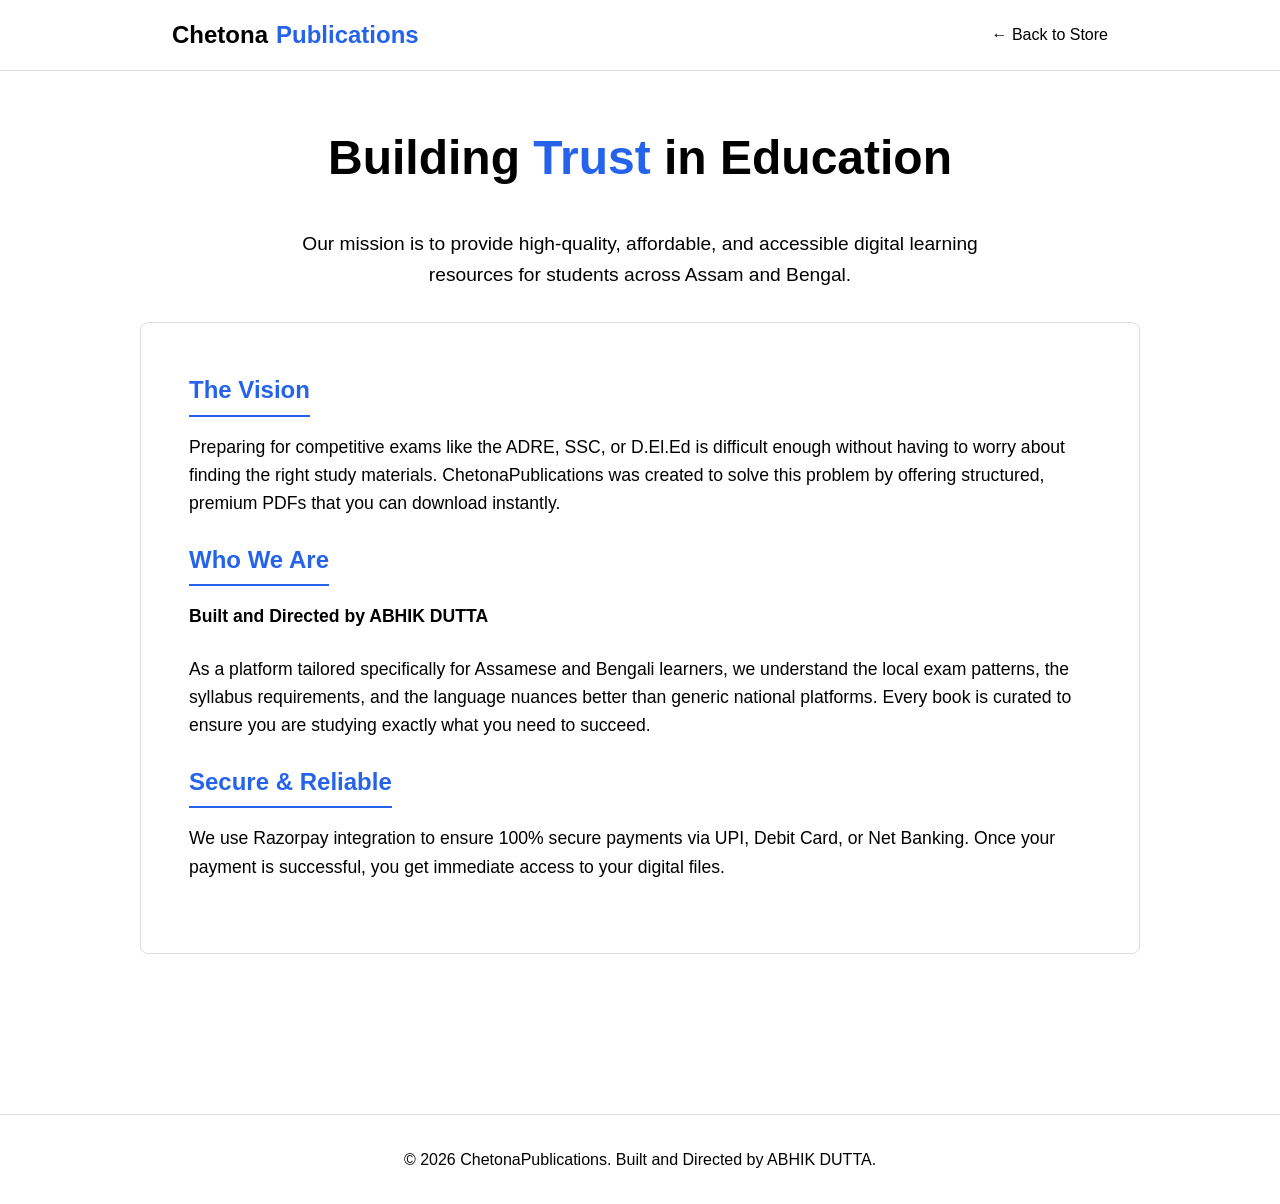
==== about.html @ 20d3f384 "Update and rename script.js to about.html" ====
<!DOCTYPE html>
<html lang="en">
<head>
    <meta charset="UTF-8">
    <meta name="viewport" content="width=device-width, initial-scale=1.0">
    <title>About Us | ChetonaPublications</title>
    <link rel="icon" type="image/png" href="Cp.png">
    
    <style>
        /* Exact same styling to keep design consistent */
        :root { --bg: #ffffff; --text: #000000; --accent: #2563eb; --accent-hover: #1d4ed8; }
        * { margin: 0; padding: 0; box-sizing: border-box; font-family: 'Segoe UI', sans-serif; }
        body { background-color: var(--bg); color: var(--text); line-height: 1.6; }
        a { text-decoration: none; color: inherit; }
        .container { max-width: 1000px; margin: 0 auto; padding: 0 2rem; }
        
        nav { position: fixed; width: 100%; top: 0; background: var(--bg); padding: 1rem 0; z-index: 100; border-bottom: 1px solid #ddd; }
        .nav-content { display: flex; justify-content: space-between; align-items: center; }
        .logo { font-size: 1.5rem; font-weight: 800; display: flex; align-items: center; gap: 8px; }
        .logo span { color: var(--accent); }
        .nav-links a:hover { color: var(--accent); }

        .about-section { padding: 120px 0 6rem; text-align: center; }
        .about-section h1 { font-size: 3rem; margin-bottom: 2rem; }
        .about-section h1 span { color: var(--accent); }
        
        .trust-box { border: 1px solid #ddd; border-radius: 8px; padding: 3rem; margin-top: 2rem; text-align: left;}
        .trust-box h2 { margin-bottom: 1rem; color: var(--accent); border-bottom: 2px solid var(--accent); display: inline-block; padding-bottom: 5px;}
        .trust-box p { font-size: 1.1rem; margin-bottom: 1.5rem; }

        footer { border-top: 1px solid #ddd; padding: 2rem 0; text-align: center; margin-top: 4rem;}
    </style>
</head>
<body>

    <nav>
        <div class="container nav-content">
            <a href="index.html" class="logo">Chetona<span>Publications</span></a>
            <div class="nav-links">
                <a href="index.html">← Back to Store</a>
            </div>
        </div>
    </nav>

    <div class="container about-section">
        <h1>Building <span>Trust</span> in Education</h1>
        <p style="font-size: 1.2rem; max-width: 700px; margin: 0 auto;">Our mission is to provide high-quality, affordable, and accessible digital learning resources for students across Assam and Bengal.</p>
        
        <div class="trust-box">
            <h2>The Vision</h2>
            <p>Preparing for competitive exams like the ADRE, SSC, or D.El.Ed is difficult enough without having to worry about finding the right study materials. ChetonaPublications was created to solve this problem by offering structured, premium PDFs that you can download instantly.</p>
            
            <h2>Who We Are</h2>
            <p><strong>Built and Directed by ABHIK DUTTA</strong></p>
            <p>As a platform tailored specifically for Assamese and Bengali learners, we understand the local exam patterns, the syllabus requirements, and the language nuances better than generic national platforms. Every book is curated to ensure you are studying exactly what you need to succeed.</p>
            
            <h2>Secure & Reliable</h2>
            <p>We use Razorpay integration to ensure 100% secure payments via UPI, Debit Card, or Net Banking. Once your payment is successful, you get immediate access to your digital files.</p>
        </div>
    </div>

    <footer>
        <div class="container">
            <p>&copy; 2026 ChetonaPublications. Built and Directed by ABHIK DUTTA.</p>
        </div>
    </footer>

</body>
</html>
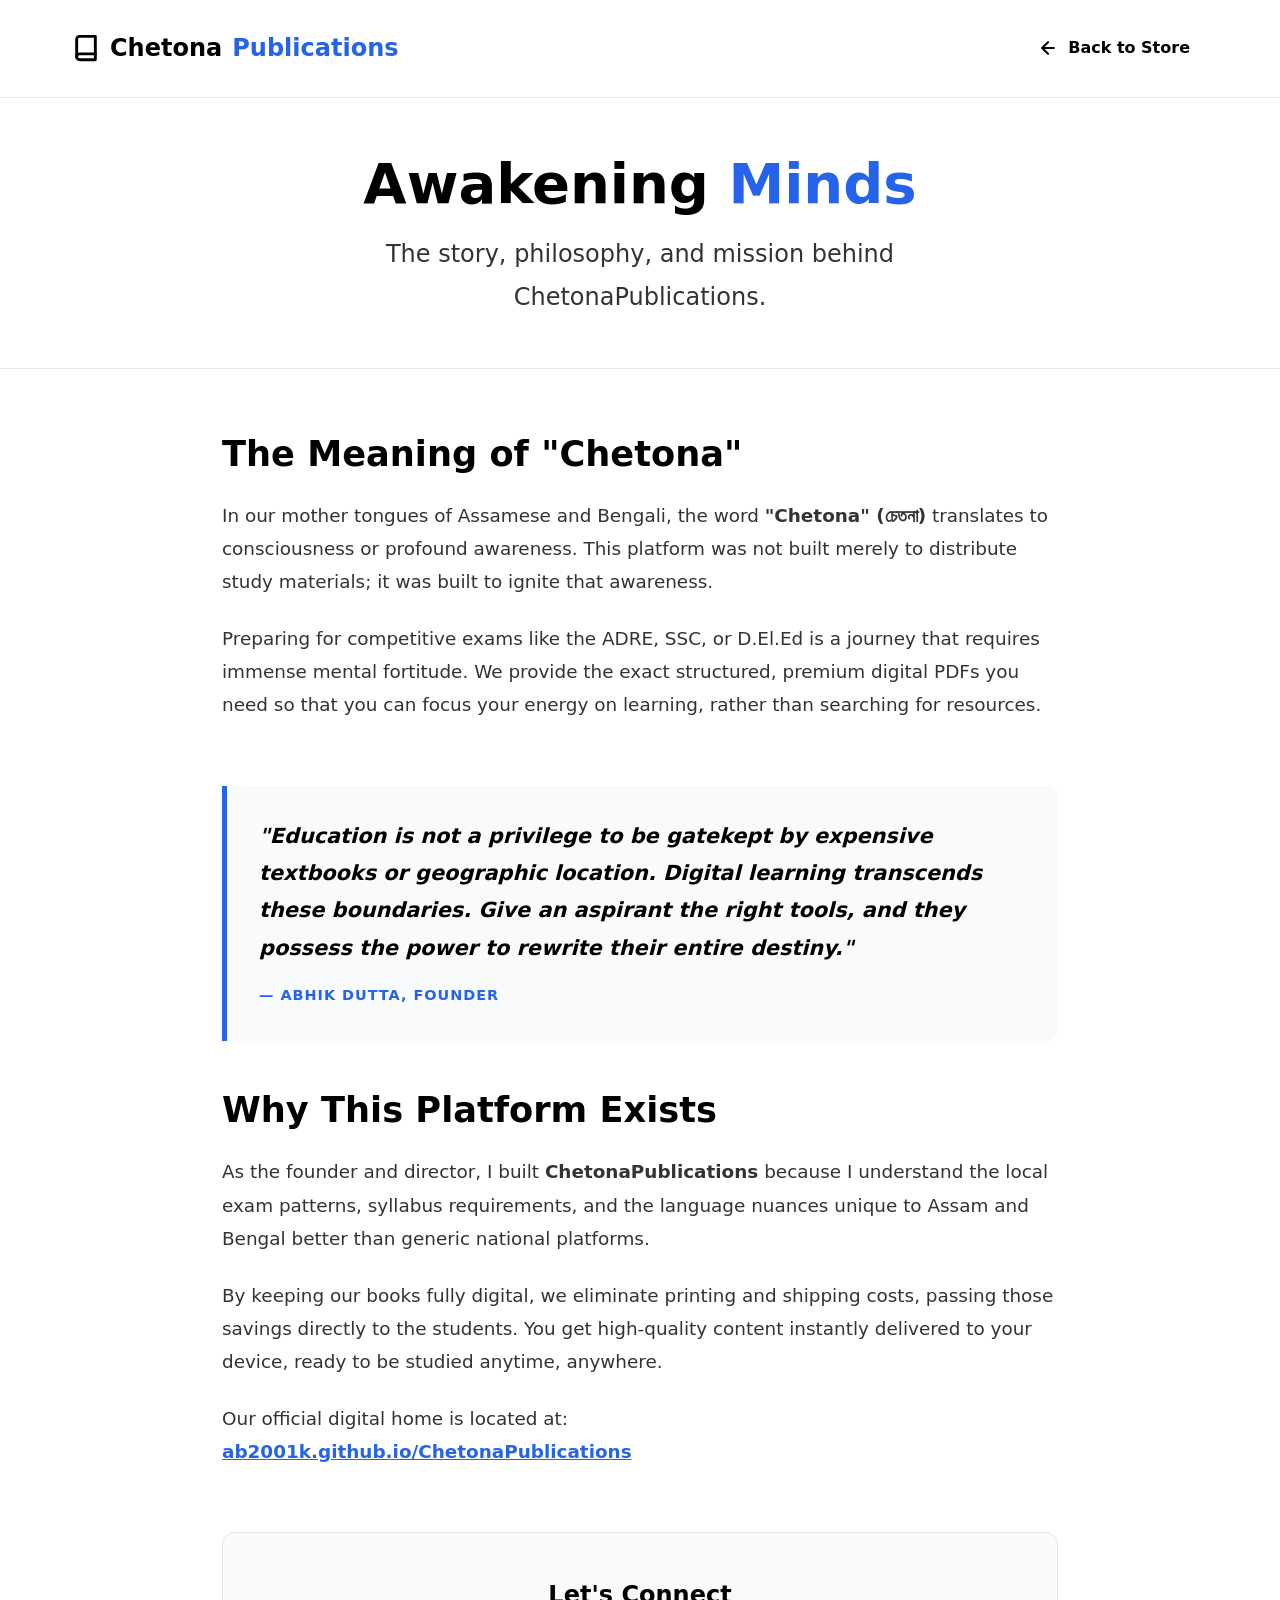
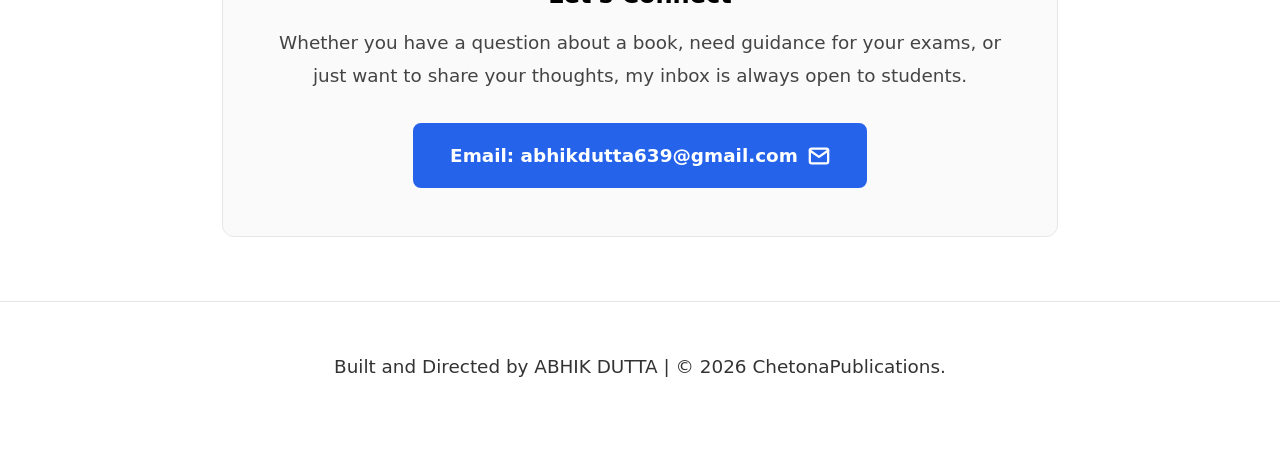
==== commit 478b0a69: "Update about.html" ====
--- a/about.html
+++ b/about.html
@@ -3,65 +3,139 @@
 <head>
     <meta charset="UTF-8">
     <meta name="viewport" content="width=device-width, initial-scale=1.0">
-    <title>About Us | ChetonaPublications</title>
+    <title>About & Philosophy | ChetonaPublications</title>
+    
+    <!-- Favicon -->
     <link rel="icon" type="image/png" href="Cp.png">
     
     <style>
-        /* Exact same styling to keep design consistent */
-        :root { --bg: #ffffff; --text: #000000; --accent: #2563eb; --accent-hover: #1d4ed8; }
-        * { margin: 0; padding: 0; box-sizing: border-box; font-family: 'Segoe UI', sans-serif; }
-        body { background-color: var(--bg); color: var(--text); line-height: 1.6; }
+        /* === STRICT 3-COLOR SYSTEM === */
+        :root {
+            --bg: #ffffff;           /* Pure White */
+            --text: #000000;         /* Solid Black */
+            --accent: #2563eb;       /* Blue Accent */
+            --accent-hover: #1d4ed8; 
+        }
+
+        * { margin: 0; padding: 0; box-sizing: border-box; font-family: 'Segoe UI', system-ui, sans-serif; }
+        body { background-color: var(--bg); color: var(--text); line-height: 1.8; }
         a { text-decoration: none; color: inherit; }
-        .container { max-width: 1000px; margin: 0 auto; padding: 0 2rem; }
+        .container { max-width: 900px; margin: 0 auto; padding: 0 2rem; }
+
+        h1, h2, h3 { font-weight: 900; line-height: 1.2; }
+        p { font-size: 1.15rem; color: #333; margin-bottom: 1.5rem; font-weight: 500; }
+
+        /* === UPGRADED BUTTONS === */
+        .btn { 
+            display: inline-flex; align-items: center; justify-content: center; gap: 10px; 
+            padding: 0.85rem 2.2rem; border-radius: 8px; font-size: 1.15rem; font-weight: 800; 
+            cursor: pointer; transition: all 0.2s cubic-bezier(0.4, 0, 0.2, 1); 
+            border: 2px solid var(--accent); 
+        }
+        .btn-primary { background-color: var(--accent); color: var(--bg); }
+        .btn-primary:hover { background-color: var(--accent-hover); border-color: var(--accent-hover); box-shadow: 0 6px 12px rgba(37, 99, 235, 0.2); }
+        .btn-outline { background-color: transparent; color: var(--text); border-color: transparent; padding: 0.5rem 1rem;}
+        .btn-outline:hover { color: var(--accent); background: #f8fafc; }
+        .btn:active { transform: scale(0.95); box-shadow: none; }
+        .btn svg { width: 22px; height: 22px; stroke: currentColor; fill: none; stroke-width: 2.5; stroke-linecap: round; stroke-linejoin: round; transition: transform 0.2s; }
+        .btn-primary:hover svg { transform: translateX(3px); }
         
-        nav { position: fixed; width: 100%; top: 0; background: var(--bg); padding: 1rem 0; z-index: 100; border-bottom: 1px solid #ddd; }
-        .nav-content { display: flex; justify-content: space-between; align-items: center; }
-        .logo { font-size: 1.5rem; font-weight: 800; display: flex; align-items: center; gap: 8px; }
+        /* Back Button SVG Hover Fix */
+        .btn-back:hover svg { transform: translateX(-3px); }
+
+        /* === NAVBAR === */
+        nav { position: fixed; width: 100%; top: 0; background: var(--bg); padding: 1.5rem 0; z-index: 100; border-bottom: 1px solid #e5e7eb; }
+        .nav-content { display: flex; justify-content: space-between; align-items: center; max-width: 1200px; margin: 0 auto; padding: 0 2rem;}
+        .logo { font-size: 1.5rem; font-weight: 900; display: flex; align-items: center; gap: 10px; }
         .logo span { color: var(--accent); }
-        .nav-links a:hover { color: var(--accent); }
 
-        .about-section { padding: 120px 0 6rem; text-align: center; }
-        .about-section h1 { font-size: 3rem; margin-bottom: 2rem; }
-        .about-section h1 span { color: var(--accent); }
+        /* === PAGE CONTENT === */
+        .page-header { padding: 150px 0 3rem; text-align: center; border-bottom: 1px solid #e5e7eb; margin-bottom: 4rem;}
+        .page-header h1 { font-size: 3.5rem; margin-bottom: 1rem; }
+        .page-header h1 span { color: var(--accent); }
+
+        /* Philosophy Block */
+        .philosophy-block { border-left: 5px solid var(--accent); padding-left: 2rem; margin: 3rem 0; background: #f8fafc; padding: 2rem; border-radius: 0 12px 12px 0; }
+        .philosophy-block p { font-size: 1.3rem; font-weight: 600; font-style: italic; color: var(--text); margin-bottom: 0; }
+        .philosophy-author { margin-top: 1rem; font-weight: 800; color: var(--accent); text-transform: uppercase; letter-spacing: 1px; font-size: 0.9rem; }
+
+        .content-section { margin-bottom: 4rem; }
+        .content-section h2 { font-size: 2.2rem; margin-bottom: 1.5rem; }
         
-        .trust-box { border: 1px solid #ddd; border-radius: 8px; padding: 3rem; margin-top: 2rem; text-align: left;}
-        .trust-box h2 { margin-bottom: 1rem; color: var(--accent); border-bottom: 2px solid var(--accent); display: inline-block; padding-bottom: 5px;}
-        .trust-box p { font-size: 1.1rem; margin-bottom: 1.5rem; }
+        /* Contact Box */
+        .contact-box { text-align: center; padding: 3rem; border: 1px solid #e5e7eb; border-radius: 12px; background: #fafafa; margin-top: 4rem;}
 
-        footer { border-top: 1px solid #ddd; padding: 2rem 0; text-align: center; margin-top: 4rem;}
+        footer { border-top: 1px solid #e5e7eb; padding: 3rem 0; text-align: center; margin-top: 4rem; font-weight: 700;}
     </style>
 </head>
 <body>
 
-    <nav>
-        <div class="container nav-content">
-            <a href="index.html" class="logo">Chetona<span>Publications</span></a>
-            <div class="nav-links">
-                <a href="index.html">← Back to Store</a>
-            </div>
+    <!-- NAVBAR -->
+    <nav id="navbar">
+        <div class="nav-content">
+            <a href="index.html" class="logo">
+                <svg viewBox="0 0 24 24" fill="none" stroke="currentColor" stroke-width="2.5" stroke-linecap="round" stroke-linejoin="round" style="width: 28px; height: 28px;">
+                    <path d="M4 19.5A2.5 2.5 0 0 1 6.5 17H20"/>
+                    <path d="M6.5 2H20v20H6.5A2.5 2.5 0 0 1 4 19.5v-15A2.5 2.5 0 0 1 6.5 2z"/>
+                </svg>
+                Chetona<span>Publications</span>
+            </a>
+            
+            <!-- SVG Back Button -->
+            <a href="index.html" class="btn btn-outline btn-back" style="font-size: 1rem;">
+                <svg viewBox="0 0 24 24" style="width: 20px; height: 20px;"><line x1="19" y1="12" x2="5" y2="12"/><polyline points="12 19 5 12 12 5"/></svg>
+                Back to Store
+            </a>
         </div>
     </nav>
 
-    <div class="container about-section">
-        <h1>Building <span>Trust</span> in Education</h1>
-        <p style="font-size: 1.2rem; max-width: 700px; margin: 0 auto;">Our mission is to provide high-quality, affordable, and accessible digital learning resources for students across Assam and Bengal.</p>
+    <!-- HEADER -->
+    <header class="page-header">
+        <div class="container">
+            <h1>Awakening <span>Minds</span></h1>
+            <p style="font-size: 1.5rem; max-width: 700px; margin: 0 auto;">The story, philosophy, and mission behind ChetonaPublications.</p>
+        </div>
+    </header>
+
+    <!-- MAIN CONTENT -->
+    <main class="container">
         
-        <div class="trust-box">
-            <h2>The Vision</h2>
-            <p>Preparing for competitive exams like the ADRE, SSC, or D.El.Ed is difficult enough without having to worry about finding the right study materials. ChetonaPublications was created to solve this problem by offering structured, premium PDFs that you can download instantly.</p>
+        <div class="content-section">
+            <h2>The Meaning of "Chetona"</h2>
+            <p>In our mother tongues of Assamese and Bengali, the word <strong>"Chetona" (চেতনা)</strong> translates to consciousness or profound awareness. This platform was not built merely to distribute study materials; it was built to ignite that awareness.</p>
+            <p>Preparing for competitive exams like the ADRE, SSC, or D.El.Ed is a journey that requires immense mental fortitude. We provide the exact structured, premium digital PDFs you need so that you can focus your energy on learning, rather than searching for resources.</p>
+        </div>
+
+        <div class="philosophy-block">
+            <p>"Education is not a privilege to be gatekept by expensive textbooks or geographic location. Digital learning transcends these boundaries. Give an aspirant the right tools, and they possess the power to rewrite their entire destiny."</p>
+            <div class="philosophy-author">— Abhik Dutta, Founder</div>
+        </div>
+
+        <div class="content-section">
+            <h2>Why This Platform Exists</h2>
+            <p>As the founder and director, I built <strong>ChetonaPublications</strong> because I understand the local exam patterns, syllabus requirements, and the language nuances unique to Assam and Bengal better than generic national platforms.</p>
+            <p>By keeping our books fully digital, we eliminate printing and shipping costs, passing those savings directly to the students. You get high-quality content instantly delivered to your device, ready to be studied anytime, anywhere.</p>
+            <p>Our official digital home is located at: <br>
+            <a href="https://ab2001k.github.io/ChetonaPublications" target="_blank" style="color: var(--accent); font-weight: 700; text-decoration: underline;">ab2001k.github.io/ChetonaPublications</a></p>
+        </div>
+
+        <!-- CONTACT BOX -->
+        <div class="contact-box">
+            <h2>Let's Connect</h2>
+            <p style="margin: 1rem 0; font-size: 1.15rem; color: #444;">Whether you have a question about a book, need guidance for your exams, or just want to share your thoughts, my inbox is always open to students.</p>
             
-            <h2>Who We Are</h2>
-            <p><strong>Built and Directed by ABHIK DUTTA</strong></p>
-            <p>As a platform tailored specifically for Assamese and Bengali learners, we understand the local exam patterns, the syllabus requirements, and the language nuances better than generic national platforms. Every book is curated to ensure you are studying exactly what you need to succeed.</p>
-            
-            <h2>Secure & Reliable</h2>
-            <p>We use Razorpay integration to ensure 100% secure payments via UPI, Debit Card, or Net Banking. Once your payment is successful, you get immediate access to your digital files.</p>
+            <a href="mailto:abhikdutta639@gmail.com?subject=Reaching%20Out%20-%20ChetonaPublications" class="btn btn-primary" style="margin-top: 15px;">
+                Email: abhikdutta639@gmail.com
+                <svg viewBox="0 0 24 24"><path d="M4 4h16c1.1 0 2 .9 2 2v12c0 1.1-.9 2-2 2H4c-1.1 0-2-.9-2-2V6c0-1.1.9-2 2-2z"/><polyline points="22,6 12,13 2,6"/></svg>
+            </a>
         </div>
-    </div>
 
+    </main>
+
+    <!-- FOOTER -->
     <footer>
         <div class="container">
-            <p>&copy; 2026 ChetonaPublications. Built and Directed by ABHIK DUTTA.</p>
+            <p>Built and Directed by ABHIK DUTTA | &copy; 2026 ChetonaPublications.</p>
         </div>
     </footer>
 
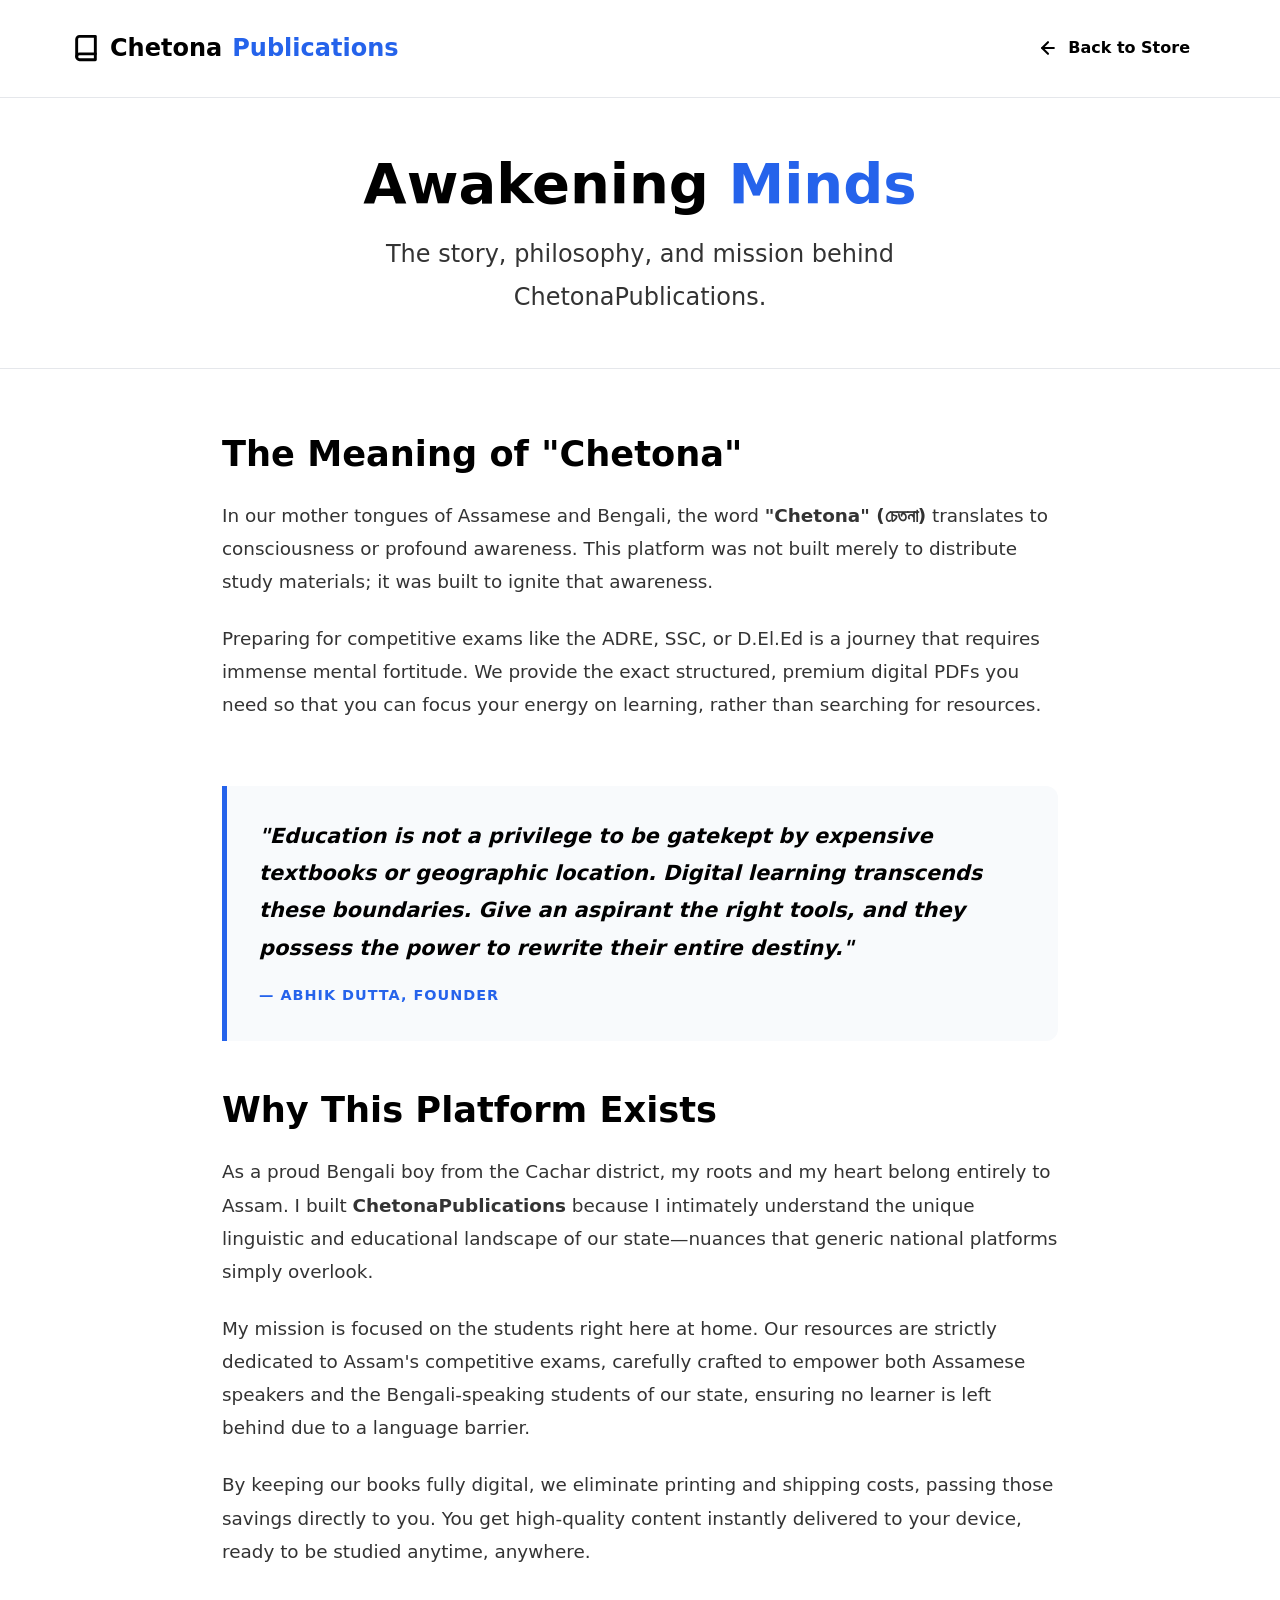
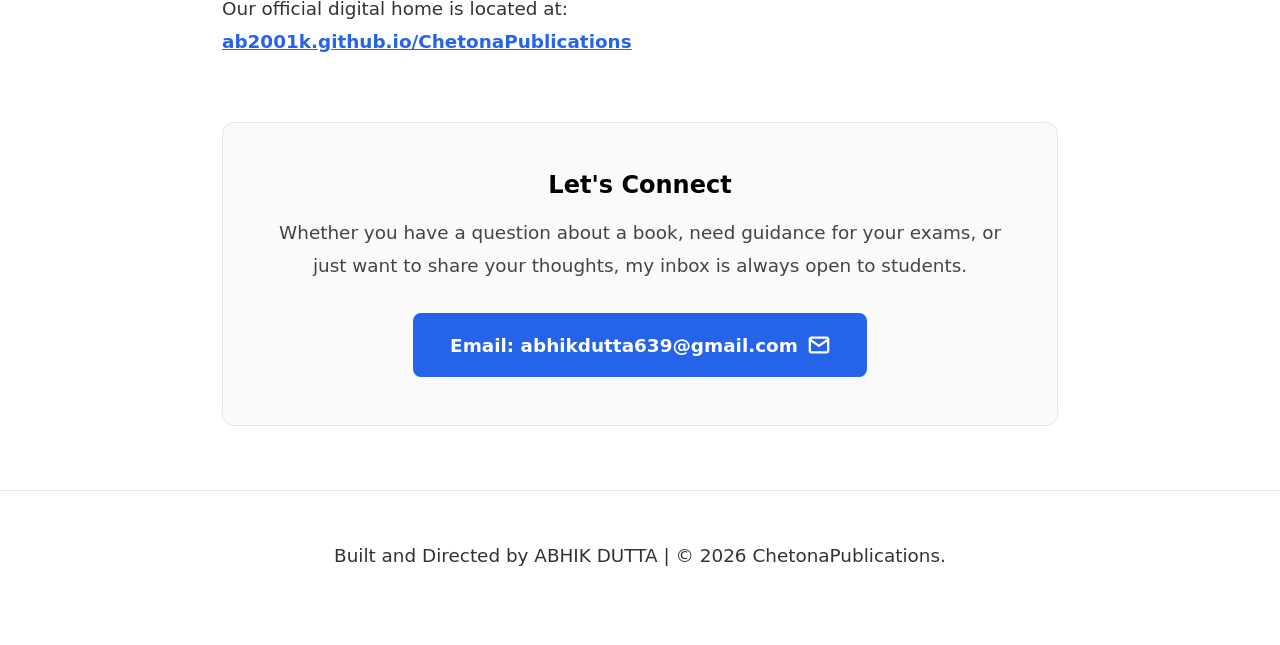
==== commit 3fcda05c: "Update about.html" ====
--- a/about.html
+++ b/about.html
@@ -111,10 +111,14 @@
             <div class="philosophy-author">— Abhik Dutta, Founder</div>
         </div>
 
-        <div class="content-section">
+       <div class="content-section">
             <h2>Why This Platform Exists</h2>
-            <p>As the founder and director, I built <strong>ChetonaPublications</strong> because I understand the local exam patterns, syllabus requirements, and the language nuances unique to Assam and Bengal better than generic national platforms.</p>
-            <p>By keeping our books fully digital, we eliminate printing and shipping costs, passing those savings directly to the students. You get high-quality content instantly delivered to your device, ready to be studied anytime, anywhere.</p>
+            <p>As a proud Bengali boy from the Cachar district, my roots and my heart belong entirely to Assam. I built <strong>ChetonaPublications</strong> because I intimately understand the unique linguistic and educational landscape of our state—nuances that generic national platforms simply overlook.</p>
+            
+            <p>My mission is focused on the students right here at home. Our resources are strictly dedicated to Assam's competitive exams, carefully crafted to empower both Assamese speakers and the Bengali-speaking students of our state, ensuring no learner is left behind due to a language barrier.</p>
+            
+            <p>By keeping our books fully digital, we eliminate printing and shipping costs, passing those savings directly to you. You get high-quality content instantly delivered to your device, ready to be studied anytime, anywhere.</p>
+            
             <p>Our official digital home is located at: <br>
             <a href="https://ab2001k.github.io/ChetonaPublications" target="_blank" style="color: var(--accent); font-weight: 700; text-decoration: underline;">ab2001k.github.io/ChetonaPublications</a></p>
         </div>
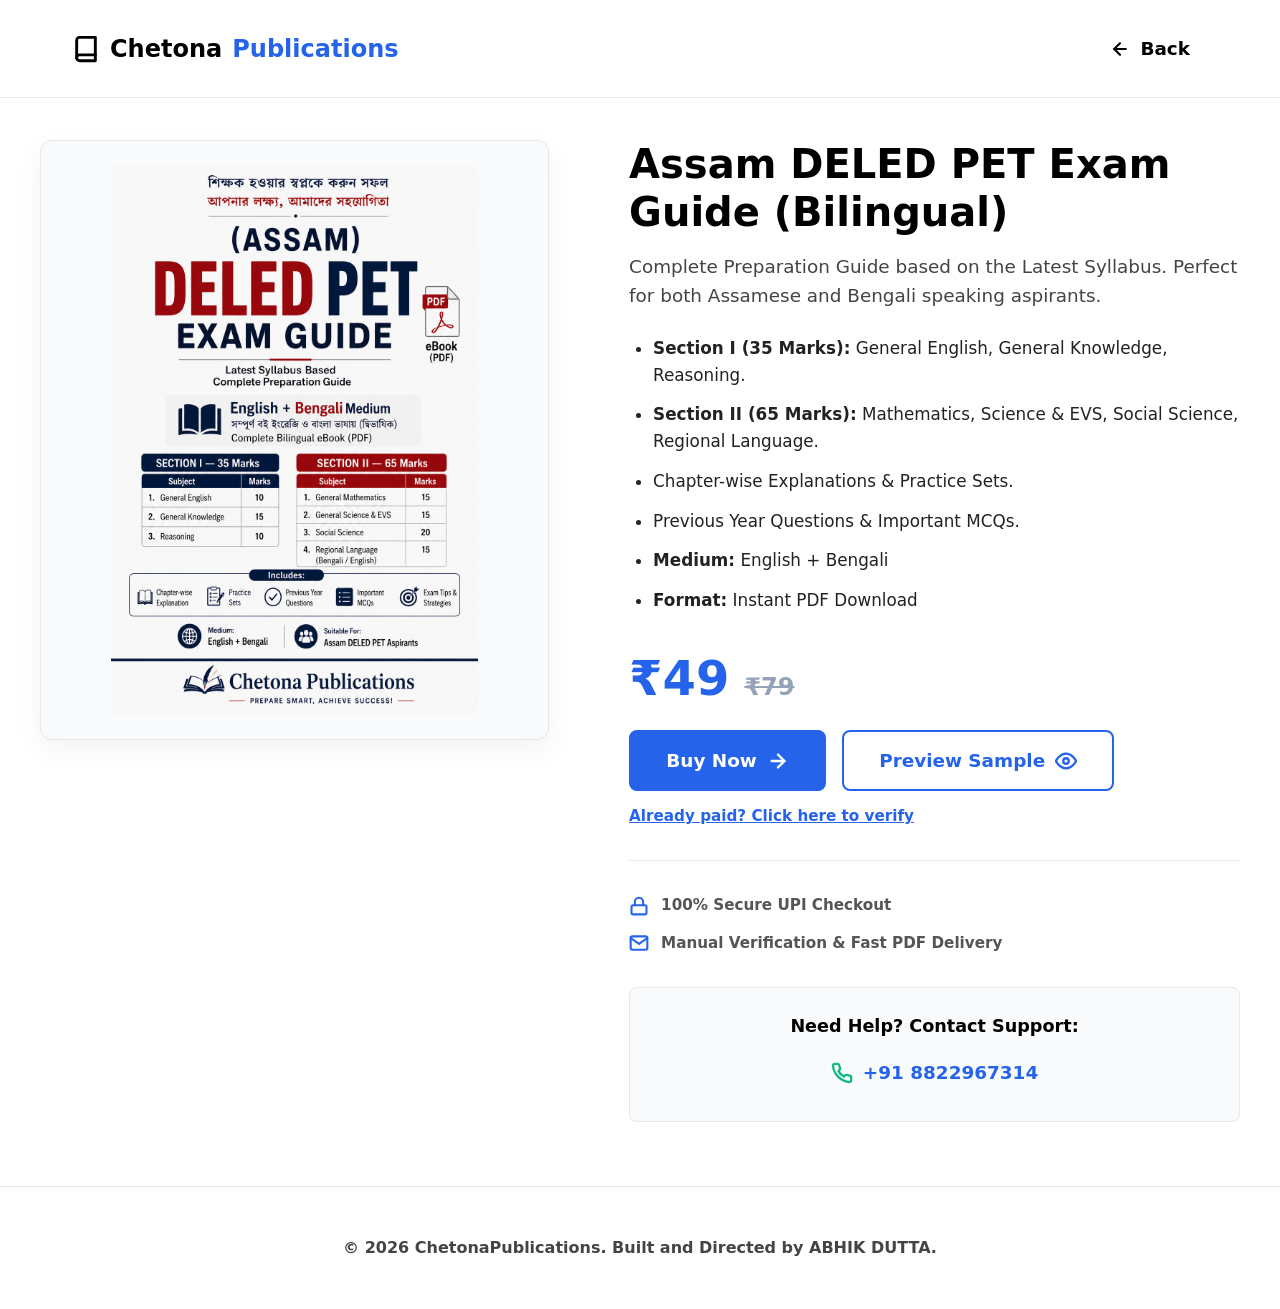
==== commit 64bc0209: "Update about.html" ====
--- a/about.html
+++ b/about.html
@@ -3,76 +3,151 @@
 <head>
     <meta charset="UTF-8">
     <meta name="viewport" content="width=device-width, initial-scale=1.0">
-    <title>About & Philosophy | ChetonaPublications</title>
+    <title>Assam DELED PET Exam Guide | ChetonaPublications</title>
     
-    <!-- Favicon -->
     <link rel="icon" type="image/png" href="Cp.png">
-    
+
     <style>
         /* === STRICT 3-COLOR SYSTEM === */
         :root {
-            --bg: #ffffff;           /* Pure White */
-            --text: #000000;         /* Solid Black */
-            --accent: #2563eb;       /* Blue Accent */
+            --bg: #ffffff;           
+            --text: #000000;         
+            --accent: #2563eb;       
             --accent-hover: #1d4ed8; 
         }
 
+        /* === RESET & LAYOUT === */
         * { margin: 0; padding: 0; box-sizing: border-box; font-family: 'Segoe UI', system-ui, sans-serif; }
-        body { background-color: var(--bg); color: var(--text); line-height: 1.8; }
+        body { background-color: var(--bg); color: var(--text); line-height: 1.6; }
         a { text-decoration: none; color: inherit; }
-        .container { max-width: 900px; margin: 0 auto; padding: 0 2rem; }
-
-        h1, h2, h3 { font-weight: 900; line-height: 1.2; }
-        p { font-size: 1.15rem; color: #333; margin-bottom: 1.5rem; font-weight: 500; }
+        .container { max-width: 1200px; margin: 0 auto; padding: 0 2rem; }
+
+        h1, h2, h3 { font-weight: 900; }
 
         /* === UPGRADED BUTTONS === */
         .btn { 
-            display: inline-flex; align-items: center; justify-content: center; gap: 10px; 
-            padding: 0.85rem 2.2rem; border-radius: 8px; font-size: 1.15rem; font-weight: 800; 
-            cursor: pointer; transition: all 0.2s cubic-bezier(0.4, 0, 0.2, 1); 
-            border: 2px solid var(--accent); 
-        }
+            display: inline-flex; align-items: center; justify-content: center;
+            gap: 10px; padding: 0.85rem 2.2rem; border-radius: 8px; 
+            font-size: 1.15rem; font-weight: 800; cursor: pointer; 
+            transition: all 0.2s cubic-bezier(0.4, 0, 0.2, 1); 
+            text-align: center; border: 2px solid var(--accent); 
+        }
+        
         .btn-primary { background-color: var(--accent); color: var(--bg); }
         .btn-primary:hover { background-color: var(--accent-hover); border-color: var(--accent-hover); box-shadow: 0 6px 12px rgba(37, 99, 235, 0.2); }
-        .btn-outline { background-color: transparent; color: var(--text); border-color: transparent; padding: 0.5rem 1rem;}
-        .btn-outline:hover { color: var(--accent); background: #f8fafc; }
+        
+        .btn-outline { background-color: transparent; color: var(--accent); }
+        .btn-outline:hover { background-color: var(--accent); color: var(--bg); box-shadow: 0 6px 12px rgba(37, 99, 235, 0.2); }
+
         .btn:active { transform: scale(0.95); box-shadow: none; }
         .btn svg { width: 22px; height: 22px; stroke: currentColor; fill: none; stroke-width: 2.5; stroke-linecap: round; stroke-linejoin: round; transition: transform 0.2s; }
         .btn-primary:hover svg { transform: translateX(3px); }
-        
-        /* Back Button SVG Hover Fix */
         .btn-back:hover svg { transform: translateX(-3px); }
 
         /* === NAVBAR === */
         nav { position: fixed; width: 100%; top: 0; background: var(--bg); padding: 1.5rem 0; z-index: 100; border-bottom: 1px solid #e5e7eb; }
-        .nav-content { display: flex; justify-content: space-between; align-items: center; max-width: 1200px; margin: 0 auto; padding: 0 2rem;}
+        .nav-content { display: flex; justify-content: space-between; align-items: center; }
         .logo { font-size: 1.5rem; font-weight: 900; display: flex; align-items: center; gap: 10px; }
         .logo span { color: var(--accent); }
 
-        /* === PAGE CONTENT === */
-        .page-header { padding: 150px 0 3rem; text-align: center; border-bottom: 1px solid #e5e7eb; margin-bottom: 4rem;}
-        .page-header h1 { font-size: 3.5rem; margin-bottom: 1rem; }
-        .page-header h1 span { color: var(--accent); }
-
-        /* Philosophy Block */
-        .philosophy-block { border-left: 5px solid var(--accent); padding-left: 2rem; margin: 3rem 0; background: #f8fafc; padding: 2rem; border-radius: 0 12px 12px 0; }
-        .philosophy-block p { font-size: 1.3rem; font-weight: 600; font-style: italic; color: var(--text); margin-bottom: 0; }
-        .philosophy-author { margin-top: 1rem; font-weight: 800; color: var(--accent); text-transform: uppercase; letter-spacing: 1px; font-size: 0.9rem; }
-
-        .content-section { margin-bottom: 4rem; }
-        .content-section h2 { font-size: 2.2rem; margin-bottom: 1.5rem; }
-        
-        /* Contact Box */
-        .contact-box { text-align: center; padding: 3rem; border: 1px solid #e5e7eb; border-radius: 12px; background: #fafafa; margin-top: 4rem;}
-
-        footer { border-top: 1px solid #e5e7eb; padding: 3rem 0; text-align: center; margin-top: 4rem; font-weight: 700;}
+        /* === BOOK LAYOUT === */
+        .book-container { display: grid; grid-template-columns: 1fr 1.2fr; gap: 5rem; padding: 140px 0 2rem; align-items: start;}
+        
+        /* === SMART COVER BOX === */
+        .cover-box { 
+            height: 600px; 
+            background: #f8fafc; border: 1px solid #e5e7eb; border-radius: 12px; 
+            position: relative; display: flex; align-items: center; justify-content: center; 
+            overflow: hidden; box-shadow: 0 10px 30px rgba(0,0,0,0.05);
+        }
+        .fallback-svg { width: 100px; height: 100px; stroke: #cbd5e1; fill: none; stroke-width: 1.5; stroke-linecap: round; stroke-linejoin: round; }
+        .cover-box img { position: absolute; top: 0; left: 0; width: 100%; height: 100%; object-fit: contain; z-index: 2; padding: 1.5rem; }
+
+        /* === BOOK DETAILS === */
+        .book-details h1 { font-size: 2.5rem; margin-bottom: 1rem; line-height: 1.2; }
+        .book-details > p { font-size: 1.15rem; color: #444; margin-bottom: 1.5rem; font-weight: 500; }
+        .book-details ul { margin: 1.5rem 0 2.5rem; padding-left: 1.5rem; font-size: 1.05rem; }
+        .book-details li { margin-bottom: 0.8rem; color: #222; }
+        
+        .price-box { margin-bottom: 1.5rem; }
+        .price { font-size: 3rem; font-weight: 900; color: var(--accent); line-height: 1; display: inline-block; }
+        .price-strike { font-size: 1.5rem; color: #94a3b8; text-decoration: line-through; margin-left: 10px; font-weight: 700; }
+        
+        /* === TRUST & CONTACT BADGES === */
+        .trust-badges { margin-top: 2rem; display: flex; flex-direction: column; gap: 0.8rem; border-top: 1px solid #e5e7eb; padding-top: 2rem; }
+        .trust-item { display: flex; align-items: center; gap: 12px; font-size: 0.95rem; font-weight: 600; color: #555; }
+        .trust-item svg { width: 20px; height: 20px; stroke: var(--accent); fill: none; stroke-width: 2.5; stroke-linecap: round; stroke-linejoin: round; }
+        
+        .support-box { margin-top: 2rem; padding: 1.5rem; background: #f8fafc; border: 1px solid #e5e7eb; border-radius: 8px; text-align: center; }
+
+        footer { border-top: 1px solid #e5e7eb; padding: 3rem 0; text-align: center; margin-top: 2rem; font-weight: 700; color: #444;}
+
+        /* === PAYMENT MODAL === */
+        .modal-overlay {
+            position: fixed; top: 0; left: 0; width: 100%; height: 100%;
+            background: rgba(0,0,0,0.7); backdrop-filter: blur(5px);
+            display: flex; justify-content: center; align-items: center;
+            z-index: 1000; opacity: 0; pointer-events: none; transition: 0.3s ease;
+        }
+        .modal-overlay.active { opacity: 1; pointer-events: auto; }
+        .modal-box {
+            background: var(--bg); width: 90%; max-width: 450px;
+            border-radius: 16px; padding: 2.5rem 2rem; position: relative;
+            transform: translateY(30px); transition: 0.4s cubic-bezier(0.4, 0, 0.2, 1);
+            max-height: 90vh; overflow-y: auto; text-align: center;
+        }
+        .modal-overlay.active .modal-box { transform: translateY(0); }
+        .modal-close {
+            position: absolute; top: 15px; right: 15px; cursor: pointer;
+            background: #f1f5f9; border: none; border-radius: 50%;
+            width: 35px; height: 35px; display: flex; align-items: center; justify-content: center;
+            font-size: 1.2rem; font-weight: bold; color: #64748b; transition: 0.2s;
+        }
+        .modal-close:hover { background: #e2e8f0; color: #000; }
+        
+        /* FIXED: Form Inputs Box-Sizing for Mobile overflow */
+        .form-group { margin-bottom: 1.2rem; text-align: left; width: 100%; }
+        .form-group label { display: block; font-weight: 800; margin-bottom: 0.5rem; font-size: 0.95rem; }
+        .form-group input { 
+            width: 100%; 
+            padding: 0.8rem; 
+            border: 2px solid #e2e8f0; 
+            border-radius: 8px; 
+            font-size: 1rem; 
+            transition: 0.2s; 
+            outline: none;
+            box-sizing: border-box; /* This forces padding to stay inside the width */
+        }
+        .form-group input:focus { border-color: var(--accent); }
+
+        /* === RESPONSIVENESS === */
+        @media (max-width: 900px) { 
+            .book-container { grid-template-columns: 1fr; gap: 3rem; padding-top: 120px; }
+            .cover-box { height: 500px; }
+            .book-details h1 { font-size: 2.2rem; }
+        }
+
+        @media (max-width: 600px) {
+            .container { padding: 0 1.5rem; }
+            .book-container { padding-top: 100px; gap: 2rem; }
+            .cover-box { height: 400px; border-radius: 8px; }
+            .book-details h1 { font-size: 2rem; }
+            .price { font-size: 2.5rem; }
+            
+            .book-details .btn { width: 100%; justify-content: center; } 
+            .trust-item { font-size: 0.9rem; }
+            .logo { font-size: 1.3rem; }
+            .btn-back { padding: 0.4rem 0.8rem; font-size: 0.9rem; }
+            
+            /* Fix modal padding on tiny phones */
+            .modal-box { padding: 2rem 1.5rem; }
+        }
     </style>
 </head>
 <body>
 
-    <!-- NAVBAR -->
-    <nav id="navbar">
-        <div class="nav-content">
+    <nav>
+        <div class="container nav-content">
             <a href="index.html" class="logo">
                 <svg viewBox="0 0 24 24" fill="none" stroke="currentColor" stroke-width="2.5" stroke-linecap="round" stroke-linejoin="round" style="width: 28px; height: 28px;">
                     <path d="M4 19.5A2.5 2.5 0 0 1 6.5 17H20"/>
@@ -80,68 +155,226 @@
                 </svg>
                 Chetona<span>Publications</span>
             </a>
-            
-            <!-- SVG Back Button -->
-            <a href="index.html" class="btn btn-outline btn-back" style="font-size: 1rem;">
+            <a href="index.html" class="btn btn-outline btn-back" style="padding: 0.5rem 1rem; border-color: transparent; color: var(--text);">
                 <svg viewBox="0 0 24 24" style="width: 20px; height: 20px;"><line x1="19" y1="12" x2="5" y2="12"/><polyline points="12 19 5 12 12 5"/></svg>
-                Back to Store
+                Back
             </a>
         </div>
     </nav>
 
-    <!-- HEADER -->
-    <header class="page-header">
-        <div class="container">
-            <h1>Awakening <span>Minds</span></h1>
-            <p style="font-size: 1.5rem; max-width: 700px; margin: 0 auto;">The story, philosophy, and mission behind ChetonaPublications.</p>
-        </div>
-    </header>
-
-    <!-- MAIN CONTENT -->
-    <main class="container">
-        
-        <div class="content-section">
-            <h2>The Meaning of "Chetona"</h2>
-            <p>In our mother tongues of Assamese and Bengali, the word <strong>"Chetona" (চেতনা)</strong> translates to consciousness or profound awareness. This platform was not built merely to distribute study materials; it was built to ignite that awareness.</p>
-            <p>Preparing for competitive exams like the ADRE, SSC, or D.El.Ed is a journey that requires immense mental fortitude. We provide the exact structured, premium digital PDFs you need so that you can focus your energy on learning, rather than searching for resources.</p>
-        </div>
-
-        <div class="philosophy-block">
-            <p>"Education is not a privilege to be gatekept by expensive textbooks or geographic location. Digital learning transcends these boundaries. Give an aspirant the right tools, and they possess the power to rewrite their entire destiny."</p>
-            <div class="philosophy-author">— Abhik Dutta, Founder</div>
-        </div>
-
-       <div class="content-section">
-            <h2>Why This Platform Exists</h2>
-            <p>As a proud Bengali boy from the Cachar district, my roots and my heart belong entirely to Assam. I built <strong>ChetonaPublications</strong> because I intimately understand the unique linguistic and educational landscape of our state—nuances that generic national platforms simply overlook.</p>
-            
-            <p>My mission is focused on the students right here at home. Our resources are strictly dedicated to Assam's competitive exams, carefully crafted to empower both Assamese speakers and the Bengali-speaking students of our state, ensuring no learner is left behind due to a language barrier.</p>
-            
-            <p>By keeping our books fully digital, we eliminate printing and shipping costs, passing those savings directly to you. You get high-quality content instantly delivered to your device, ready to be studied anytime, anywhere.</p>
-            
-            <p>Our official digital home is located at: <br>
-            <a href="https://ab2001k.github.io/ChetonaPublications" target="_blank" style="color: var(--accent); font-weight: 700; text-decoration: underline;">ab2001k.github.io/ChetonaPublications</a></p>
-        </div>
-
-        <!-- CONTACT BOX -->
-        <div class="contact-box">
-            <h2>Let's Connect</h2>
-            <p style="margin: 1rem 0; font-size: 1.15rem; color: #444;">Whether you have a question about a book, need guidance for your exams, or just want to share your thoughts, my inbox is always open to students.</p>
-            
-            <a href="mailto:abhikdutta639@gmail.com?subject=Reaching%20Out%20-%20ChetonaPublications" class="btn btn-primary" style="margin-top: 15px;">
-                Email: abhikdutta639@gmail.com
-                <svg viewBox="0 0 24 24"><path d="M4 4h16c1.1 0 2 .9 2 2v12c0 1.1-.9 2-2 2H4c-1.1 0-2-.9-2-2V6c0-1.1.9-2 2-2z"/><polyline points="22,6 12,13 2,6"/></svg>
-            </a>
-        </div>
-
-    </main>
-
-    <!-- FOOTER -->
+    <div class="container book-container">
+        
+        <div class="cover-box">
+            <svg class="fallback-svg" viewBox="0 0 24 24">
+                <path d="M4 19.5A2.5 2.5 0 0 1 6.5 17H20"/>
+                <path d="M6.5 2H20v20H6.5A2.5 2.5 0 0 1 4 19.5v-15A2.5 2.5 0 0 1 6.5 2z"/>
+            </svg>
+            <img src="book1.jpg" alt="Assam DELED PET Guide" onerror="this.style.display='none'">
+        </div>
+        
+        <div class="book-details">
+            <h1>Assam DELED PET Exam Guide (Bilingual)</h1>
+            <p>Complete Preparation Guide based on the Latest Syllabus. Perfect for both Assamese and Bengali speaking aspirants.</p>
+            
+            <ul>
+                <li><strong>Section I (35 Marks):</strong> General English, General Knowledge, Reasoning.</li>
+                <li><strong>Section II (65 Marks):</strong> Mathematics, Science & EVS, Social Science, Regional Language.</li>
+                <li>Chapter-wise Explanations & Practice Sets.</li>
+                <li>Previous Year Questions & Important MCQs.</li>
+                <li><strong>Medium:</strong> English + Bengali</li>
+                <li><strong>Format:</strong> Instant PDF Download</li>
+            </ul>
+
+            <div class="price-box">
+                <span class="price">₹49</span>
+                <span class="price-strike">₹79</span>
+            </div>
+
+            <div style="display: flex; gap: 1rem; flex-wrap: wrap;">
+                <button id="manual-buy-btn" class="btn btn-primary">
+                    Buy Now 
+                    <svg viewBox="0 0 24 24"><line x1="5" y1="12" x2="19" y2="12"/><polyline points="12 5 19 12 12 19"/></svg>
+                </button>
+                
+                <a href="sample.pdf" download class="btn btn-outline">
+                    Preview Sample
+                    <svg viewBox="0 0 24 24"><path d="M1 12s4-8 11-8 11 8 11 8-4 8-11 8-11-8-11-8z"/><circle cx="12" cy="12" r="3"/></svg>
+                </a>
+            </div>
+
+            <div style="margin-top: 12px; margin-bottom: 20px;">
+                <a href="#" id="already-paid-btn" style="font-size: 0.95rem; font-weight: 700; color: var(--accent); text-decoration: underline;">Already paid? Click here to verify</a>
+            </div>
+            
+            <div class="trust-badges">
+                <div class="trust-item">
+                    <svg viewBox="0 0 24 24"><rect x="3" y="11" width="18" height="11" rx="2" ry="2"/><path d="M7 11V7a5 5 0 0 1 10 0v4"/></svg>
+                    <span>100% Secure UPI Checkout</span>
+                </div>
+                <div class="trust-item">
+                    <svg viewBox="0 0 24 24"><path d="M4 4h16c1.1 0 2 .9 2 2v12c0 1.1-.9 2-2 2H4c-1.1 0-2-.9-2-2V6c0-1.1.9-2 2-2z"/><polyline points="22,6 12,13 2,6"/></svg>
+                    <span>Manual Verification & Fast PDF Delivery</span>
+                </div>
+            </div>
+
+            <div class="support-box">
+                <p style="font-weight: 800; font-size: 1.1rem; margin-bottom: 0.5rem;">Need Help? Contact Support:</p>
+                <a href="https://wa.me/918822967314" target="_blank" class="btn btn-outline" style="padding: 0.5rem 1.5rem; border-color: transparent;">
+                    <svg viewBox="0 0 24 24" style="stroke: #10b981;"><path d="M22 16.92v3a2 2 0 0 1-2.18 2 19.79 19.79 0 0 1-8.63-3.07 19.5 19.5 0 0 1-6-6 19.79 19.79 0 0 1-3.07-8.67A2 2 0 0 1 4.11 2h3a2 2 0 0 1 2 1.72 12.84 12.84 0 0 0 .7 2.81 2 2 0 0 1-.45 2.11L8.09 9.91a16 16 0 0 0 6 6l1.27-1.27a2 2 0 0 1 2.11-.45 12.84 12.84 0 0 0 2.81.7A2 2 0 0 1 22 16.92z"/></svg>
+                    +91 8822967314
+                </a>
+            </div>
+
+        </div>
+    </div>
+
+    <div class="modal-overlay" id="paymentModal">
+        <div class="modal-box">
+            <button class="modal-close" id="closeModal">✕</button>
+
+            <div id="step-options" style="display: none;">
+                <h2 style="font-size: 1.8rem; margin-bottom: 0.5rem; color: var(--accent);">Complete Payment</h2>
+                <p style="color: #64748b; font-size: 0.95rem; margin-bottom: 1.5rem; font-weight: 600;">Choose how you want to pay ₹49</p>
+                
+                <button class="btn btn-primary" id="btn-pay-upi-app" style="width: 100%; margin-bottom: 15px;">
+                    Pay Via UPI App
+                </button>
+                
+                <button class="btn btn-outline" id="btn-show-qr" style="width: 100%; margin-bottom: 15px; background-color: #fff;">
+                    Show QR Code
+                </button>
+                
+                <button class="btn btn-outline" id="btn-already-paid-modal" style="width: 100%; background-color: #fff;">
+                    I Have Paid
+                </button>
+            </div>
+
+            <div id="step-qr" style="display: none;">
+                <h2 style="font-size: 1.8rem; margin-bottom: 0.5rem; color: var(--accent);">Pay ₹49 via UPI</h2>
+                <p style="color: #64748b; font-size: 0.95rem; margin-bottom: 1.5rem; font-weight: 600;">Scan this QR code with any UPI app</p>
+                
+                <img src="Qr.jpeg" alt="QR Code" style="width: 220px; margin: 0 auto 1.5rem; border: 2px solid #e2e8f0; border-radius: 12px; padding: 10px;">
+                
+                <p style="font-weight: 800; font-size: 1.1rem; margin-bottom: 1.5rem; color: #1e293b;">UPI ID: abhikdutta639@okicici</p>
+                
+                <button class="btn btn-outline" id="btn-i-have-paid" style="width: 100%; background-color: #fff;">
+                    I Have Paid ₹49
+                </button>
+            </div>
+
+            <div id="step-verify" style="display: none;">
+                <h2 style="font-size: 1.8rem; margin-bottom: 0.5rem;">Verify Payment</h2>
+                <p style="color: #64748b; font-size: 0.95rem; margin-bottom: 1.5rem; font-weight: 600;">Choose a method to submit your payment screenshot and receive the eBook.</p>
+                
+                <a href="https://forms.gle/Yx3wKNDgKTNavsKr5" target="_blank" class="btn btn-primary" style="width: 100%; margin-bottom: 15px; background-color: #4285F4; border-color: #4285F4;">
+                    <svg viewBox="0 0 24 24" style="stroke: #fff; width: 20px; height: 20px;"><path d="M14 2H6a2 2 0 0 0-2 2v16a2 2 0 0 0 2 2h12a2 2 0 0 0 2-2V8z"></path><polyline points="14 2 14 8 20 8"></polyline><line x1="16" y1="13" x2="8" y2="13"></line><line x1="16" y1="17" x2="8" y2="17"></line><polyline points="10 9 9 9 8 9"></polyline></svg>
+                    Verify via Google Form
+                </a>
+
+                <a href="https://wa.me/918822967314?text=Hello%20ChetonaPublications,%0A%0AI%20have%20paid%20%E2%82%B949%20for%20the%20*Assam%20DELED%20PET%20Exam%20Guide*.%0A%0AMy%20Details:%0AName:%20%5BEnter%20Name%5D%0AEmail:%20%5BEnter%20Email%5D%0A%0A*I%20am%20attaching%20my%20payment%20screenshot%20below.*" target="_blank" class="btn btn-primary" style="width: 100%; background-color: #25D366; border-color: #25D366;">
+                    <svg viewBox="0 0 24 24" style="stroke: #fff; width: 20px; height: 20px;"><path d="M22 16.92v3a2 2 0 0 1-2.18 2 19.79 19.79 0 0 1-8.63-3.07 19.5 19.5 0 0 1-6-6 19.79 19.79 0 0 1-3.07-8.67A2 2 0 0 1 4.11 2h3a2 2 0 0 1 2 1.72 12.84 12.84 0 0 0 .7 2.81 2 2 0 0 1-.45 2.11L8.09 9.91a16 16 0 0 0 6 6l1.27-1.27a2 2 0 0 1 2.11-.45 12.84 12.84 0 0 0 2.81.7A2 2 0 0 1 22 16.92z"/></svg>
+                    Verify via WhatsApp
+                </a>
+
+                <p style="margin-top: 15px; font-size: 0.85rem; color: #64748b;">Note: Please attach your payment screenshot inside WhatsApp or the Google Form.</p>
+            </div>
+        </div>
+    </div>
     <footer>
         <div class="container">
-            <p>Built and Directed by ABHIK DUTTA | &copy; 2026 ChetonaPublications.</p>
+            <p>&copy; 2026 ChetonaPublications. Built and Directed by ABHIK DUTTA.</p>
         </div>
     </footer>
 
+    <script>
+        document.addEventListener('DOMContentLoaded', () => {
+            const buyBtn = document.getElementById('manual-buy-btn');
+            const alreadyPaidBtn = document.getElementById('already-paid-btn');
+            const modal = document.getElementById('paymentModal');
+            const closeModalBtn = document.getElementById('closeModal');
+            
+            const stepOptions = document.getElementById('step-options');
+            const stepQr = document.getElementById('step-qr');
+            const stepVerify = document.getElementById('step-verify');
+            
+            const btnPayUpiApp = document.getElementById('btn-pay-upi-app');
+            const btnShowQr = document.getElementById('btn-show-qr');
+            const btnAlreadyPaidModal = document.getElementById('btn-already-paid-modal');
+            const btnPaidQr = document.getElementById('btn-i-have-paid');
+
+            // 1. BUY NOW BUTTON CLICKED
+            buyBtn.addEventListener('click', (e) => {
+                e.preventDefault();
+                modal.classList.add('active');
+                
+                // Reset to show options menu first
+                const oldTemp = document.getElementById('tempLoading');
+                if(oldTemp) oldTemp.remove();
+                
+                stepOptions.style.display = 'block';
+                stepQr.style.display = 'none';
+                stepVerify.style.display = 'none';
+            });
+
+            // 2. MODAL OPTION 1: PAY VIA UPI APP
+            btnPayUpiApp.addEventListener('click', () => {
+                window.location.href = "upi://pay?pa=abhikdutta639@okicici&pn=ChetonaPublications&am=49&cu=INR&tn=DEL%20ED%20PET%20Ebook";
+                
+                stepOptions.style.display = 'none';
+
+                const loadingMsg = document.createElement('div');
+                loadingMsg.id = 'tempLoading';
+                loadingMsg.innerHTML = '<h2 style="font-size: 1.8rem; margin-bottom: 0.5rem; color: var(--accent);">Waiting for Payment...</h2><p style="color: #64748b; font-size: 0.95rem; font-weight: 600;">Please complete the payment in your UPI app.<br><br>Returning to verification in a few seconds...</p>';
+                document.querySelector('.modal-box').appendChild(loadingMsg);
+
+                setTimeout(() => {
+                    const temp = document.getElementById('tempLoading');
+                    if(temp) temp.remove();
+                    stepVerify.style.display = 'block';
+                }, 8000);
+            });
+
+            // 3. MODAL OPTION 2: SHOW QR CODE
+            btnShowQr.addEventListener('click', () => {
+                stepOptions.style.display = 'none';
+                stepQr.style.display = 'block';
+            });
+
+            // 4. MODAL OPTION 3: I HAVE PAID
+            btnAlreadyPaidModal.addEventListener('click', () => {
+                stepOptions.style.display = 'none';
+                stepVerify.style.display = 'block';
+            });
+
+            // 5. I HAVE PAID (From QR view)
+            btnPaidQr.addEventListener('click', () => {
+                stepQr.style.display = 'none';
+                stepVerify.style.display = 'block';
+            });
+
+            // 6. MAIN PAGE: ALREADY PAID TEXT LINK
+            if(alreadyPaidBtn) {
+                alreadyPaidBtn.addEventListener('click', (e) => {
+                    e.preventDefault();
+                    modal.classList.add('active');
+                    
+                    const oldTemp = document.getElementById('tempLoading');
+                    if(oldTemp) oldTemp.remove();
+
+                    stepOptions.style.display = 'none';
+                    stepQr.style.display = 'none';
+                    stepVerify.style.display = 'block';
+                });
+            }
+
+            // 7. CLOSE MODAL TRIGGERS
+            function closeModal() { modal.classList.remove('active'); }
+            closeModalBtn.addEventListener('click', closeModal);
+            
+            modal.addEventListener('click', (e) => {
+                if(e.target === modal) closeModal();
+            });
+        });
+    </script>
 </body>
 </html>
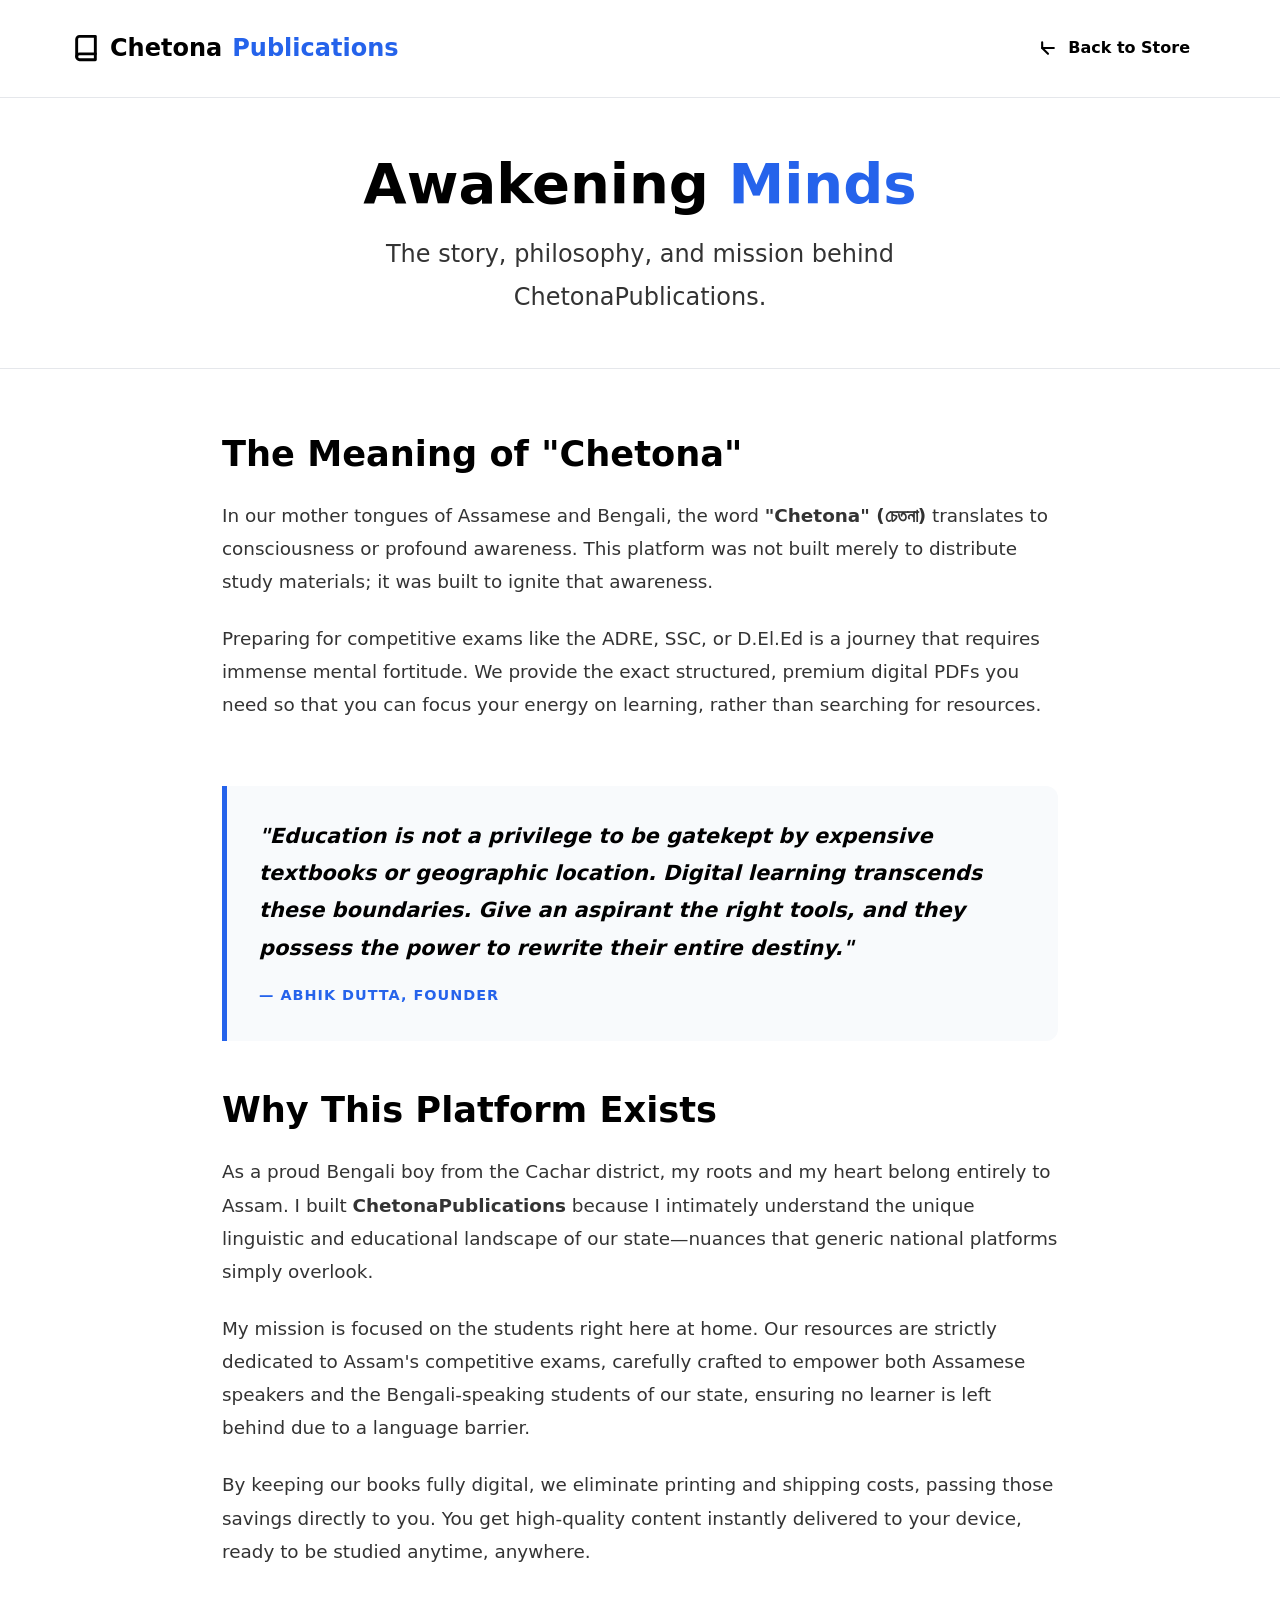
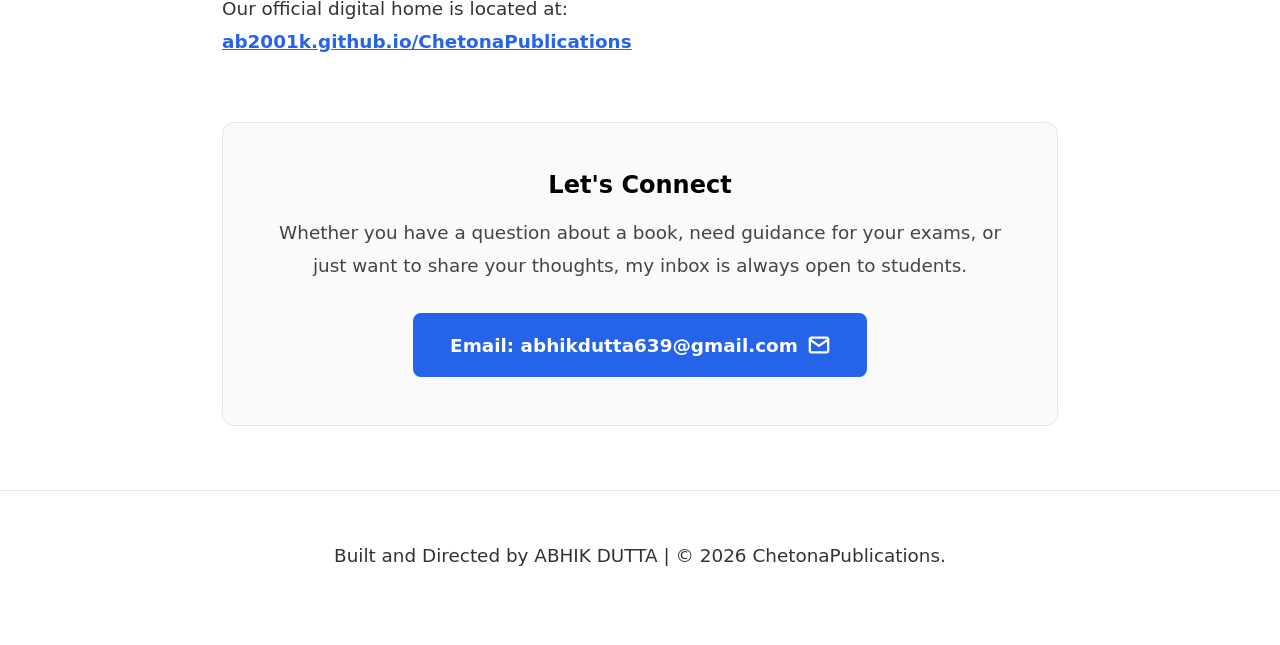
==== commit 030dba2c: "Update about.html" ====
--- a/about.html
+++ b/about.html
@@ -3,151 +3,130 @@
 <head>
     <meta charset="UTF-8">
     <meta name="viewport" content="width=device-width, initial-scale=1.0">
-    <title>Assam DELED PET Exam Guide | ChetonaPublications</title>
+    <title>About & Philosophy | ChetonaPublications</title>
     
     <link rel="icon" type="image/png" href="Cp.png">
-
+    
     <style>
         /* === STRICT 3-COLOR SYSTEM === */
         :root {
-            --bg: #ffffff;           
-            --text: #000000;         
-            --accent: #2563eb;       
+            --bg: #ffffff;           /* Pure White */
+            --text: #000000;         /* Solid Black */
+            --accent: #2563eb;       /* Blue Accent */
             --accent-hover: #1d4ed8; 
         }
 
-        /* === RESET & LAYOUT === */
         * { margin: 0; padding: 0; box-sizing: border-box; font-family: 'Segoe UI', system-ui, sans-serif; }
-        body { background-color: var(--bg); color: var(--text); line-height: 1.6; }
+        
+        body { 
+            background-color: var(--bg); 
+            color: var(--text); 
+            line-height: 1.8; 
+            -webkit-user-select: none; /* Safari */
+            -ms-user-select: none; /* IE 10 and IE 11 */
+            user-select: none; /* Standard syntax */
+        }
+        
         a { text-decoration: none; color: inherit; }
-        .container { max-width: 1200px; margin: 0 auto; padding: 0 2rem; }
+        .container { max-width: 900px; margin: 0 auto; padding: 0 2rem; }
 
-        h1, h2, h3 { font-weight: 900; }
+        h1, h2, h3 { font-weight: 900; line-height: 1.2; }
+        p { font-size: 1.15rem; color: #333; margin-bottom: 1.5rem; font-weight: 500; }
 
         /* === UPGRADED BUTTONS === */
         .btn { 
-            display: inline-flex; align-items: center; justify-content: center;
-            gap: 10px; padding: 0.85rem 2.2rem; border-radius: 8px; 
-            font-size: 1.15rem; font-weight: 800; cursor: pointer; 
-            transition: all 0.2s cubic-bezier(0.4, 0, 0.2, 1); 
-            text-align: center; border: 2px solid var(--accent); 
+            display: inline-flex; align-items: center; justify-content: center; gap: 10px; 
+            padding: 0.85rem 2.2rem; border-radius: 8px; font-size: 1.15rem; font-weight: 800; 
+            cursor: pointer; transition: all 0.2s cubic-bezier(0.4, 0, 0.2, 1); 
+            border: 2px solid var(--accent); 
         }
-        
         .btn-primary { background-color: var(--accent); color: var(--bg); }
         .btn-primary:hover { background-color: var(--accent-hover); border-color: var(--accent-hover); box-shadow: 0 6px 12px rgba(37, 99, 235, 0.2); }
-        
-        .btn-outline { background-color: transparent; color: var(--accent); }
-        .btn-outline:hover { background-color: var(--accent); color: var(--bg); box-shadow: 0 6px 12px rgba(37, 99, 235, 0.2); }
-
+        .btn-outline { background-color: transparent; color: var(--text); border-color: transparent; padding: 0.5rem 1rem;}
+        .btn-outline:hover { color: var(--accent); background: #f8fafc; }
         .btn:active { transform: scale(0.95); box-shadow: none; }
         .btn svg { width: 22px; height: 22px; stroke: currentColor; fill: none; stroke-width: 2.5; stroke-linecap: round; stroke-linejoin: round; transition: transform 0.2s; }
         .btn-primary:hover svg { transform: translateX(3px); }
+        
+        /* Back Button SVG Hover Fix */
         .btn-back:hover svg { transform: translateX(-3px); }
 
         /* === NAVBAR === */
         nav { position: fixed; width: 100%; top: 0; background: var(--bg); padding: 1.5rem 0; z-index: 100; border-bottom: 1px solid #e5e7eb; }
-        .nav-content { display: flex; justify-content: space-between; align-items: center; }
+        .nav-content { display: flex; justify-content: space-between; align-items: center; max-width: 1200px; margin: 0 auto; padding: 0 2rem;}
         .logo { font-size: 1.5rem; font-weight: 900; display: flex; align-items: center; gap: 10px; }
         .logo span { color: var(--accent); }
 
-        /* === BOOK LAYOUT === */
-        .book-container { display: grid; grid-template-columns: 1fr 1.2fr; gap: 5rem; padding: 140px 0 2rem; align-items: start;}
+        /* === PAGE CONTENT === */
+        .page-header { padding: 150px 0 3rem; text-align: center; border-bottom: 1px solid #e5e7eb; margin-bottom: 4rem;}
+        .page-header h1 { font-size: 3.5rem; margin-bottom: 1rem; }
+        .page-header h1 span { color: var(--accent); }
+
+        /* Philosophy Block */
+        .philosophy-block { border-left: 5px solid var(--accent); padding-left: 2rem; margin: 3rem 0; background: #f8fafc; padding: 2rem; border-radius: 0 12px 12px 0; }
+        .philosophy-block p { font-size: 1.3rem; font-weight: 600; font-style: italic; color: var(--text); margin-bottom: 0; }
+        .philosophy-author { margin-top: 1rem; font-weight: 800; color: var(--accent); text-transform: uppercase; letter-spacing: 1px; font-size: 0.9rem; }
+
+        .content-section { margin-bottom: 4rem; }
+        .content-section h2 { font-size: 2.2rem; margin-bottom: 1.5rem; }
         
-        /* === SMART COVER BOX === */
-        .cover-box { 
-            height: 600px; 
-            background: #f8fafc; border: 1px solid #e5e7eb; border-radius: 12px; 
-            position: relative; display: flex; align-items: center; justify-content: center; 
-            overflow: hidden; box-shadow: 0 10px 30px rgba(0,0,0,0.05);
+        /* FIXED CONTACT BOX SIZING */
+        .contact-box { 
+            text-align: center; 
+            padding: 3rem; 
+            border: 1px solid #e5e7eb; 
+            border-radius: 12px; 
+            background: #fafafa; 
+            margin-top: 4rem;
+            width: 100%;
+            box-sizing: border-box; /* Forces padding to stay within width */
         }
-        .fallback-svg { width: 100px; height: 100px; stroke: #cbd5e1; fill: none; stroke-width: 1.5; stroke-linecap: round; stroke-linejoin: round; }
-        .cover-box img { position: absolute; top: 0; left: 0; width: 100%; height: 100%; object-fit: contain; z-index: 2; padding: 1.5rem; }
+        
+        .contact-box a.btn {
+            box-sizing: border-box; /* Prevents button from overflowing box on mobile */
+        }
 
-        /* === BOOK DETAILS === */
-        .book-details h1 { font-size: 2.5rem; margin-bottom: 1rem; line-height: 1.2; }
-        .book-details > p { font-size: 1.15rem; color: #444; margin-bottom: 1.5rem; font-weight: 500; }
-        .book-details ul { margin: 1.5rem 0 2.5rem; padding-left: 1.5rem; font-size: 1.05rem; }
-        .book-details li { margin-bottom: 0.8rem; color: #222; }
-        
-        .price-box { margin-bottom: 1.5rem; }
-        .price { font-size: 3rem; font-weight: 900; color: var(--accent); line-height: 1; display: inline-block; }
-        .price-strike { font-size: 1.5rem; color: #94a3b8; text-decoration: line-through; margin-left: 10px; font-weight: 700; }
-        
-        /* === TRUST & CONTACT BADGES === */
-        .trust-badges { margin-top: 2rem; display: flex; flex-direction: column; gap: 0.8rem; border-top: 1px solid #e5e7eb; padding-top: 2rem; }
-        .trust-item { display: flex; align-items: center; gap: 12px; font-size: 0.95rem; font-weight: 600; color: #555; }
-        .trust-item svg { width: 20px; height: 20px; stroke: var(--accent); fill: none; stroke-width: 2.5; stroke-linecap: round; stroke-linejoin: round; }
-        
-        .support-box { margin-top: 2rem; padding: 1.5rem; background: #f8fafc; border: 1px solid #e5e7eb; border-radius: 8px; text-align: center; }
+        footer { border-top: 1px solid #e5e7eb; padding: 3rem 0; text-align: center; margin-top: 4rem; font-weight: 700;}
 
-        footer { border-top: 1px solid #e5e7eb; padding: 3rem 0; text-align: center; margin-top: 2rem; font-weight: 700; color: #444;}
-
-        /* === PAYMENT MODAL === */
-        .modal-overlay {
-            position: fixed; top: 0; left: 0; width: 100%; height: 100%;
-            background: rgba(0,0,0,0.7); backdrop-filter: blur(5px);
-            display: flex; justify-content: center; align-items: center;
-            z-index: 1000; opacity: 0; pointer-events: none; transition: 0.3s ease;
-        }
-        .modal-overlay.active { opacity: 1; pointer-events: auto; }
-        .modal-box {
-            background: var(--bg); width: 90%; max-width: 450px;
-            border-radius: 16px; padding: 2.5rem 2rem; position: relative;
-            transform: translateY(30px); transition: 0.4s cubic-bezier(0.4, 0, 0.2, 1);
-            max-height: 90vh; overflow-y: auto; text-align: center;
-        }
-        .modal-overlay.active .modal-box { transform: translateY(0); }
-        .modal-close {
-            position: absolute; top: 15px; right: 15px; cursor: pointer;
-            background: #f1f5f9; border: none; border-radius: 50%;
-            width: 35px; height: 35px; display: flex; align-items: center; justify-content: center;
-            font-size: 1.2rem; font-weight: bold; color: #64748b; transition: 0.2s;
-        }
-        .modal-close:hover { background: #e2e8f0; color: #000; }
-        
-        /* FIXED: Form Inputs Box-Sizing for Mobile overflow */
-        .form-group { margin-bottom: 1.2rem; text-align: left; width: 100%; }
-        .form-group label { display: block; font-weight: 800; margin-bottom: 0.5rem; font-size: 0.95rem; }
-        .form-group input { 
-            width: 100%; 
-            padding: 0.8rem; 
-            border: 2px solid #e2e8f0; 
-            border-radius: 8px; 
-            font-size: 1rem; 
-            transition: 0.2s; 
-            outline: none;
-            box-sizing: border-box; /* This forces padding to stay inside the width */
-        }
-        .form-group input:focus { border-color: var(--accent); }
-
-        /* === RESPONSIVENESS === */
-        @media (max-width: 900px) { 
-            .book-container { grid-template-columns: 1fr; gap: 3rem; padding-top: 120px; }
-            .cover-box { height: 500px; }
-            .book-details h1 { font-size: 2.2rem; }
+        /* === MOBILE RESPONSIVENESS === */
+        @media (max-width: 768px) {
+            .page-header { padding: 120px 0 2.5rem; margin-bottom: 3rem; }
+            .page-header h1 { font-size: 2.8rem; }
+            .content-section h2 { font-size: 1.8rem; }
         }
 
         @media (max-width: 600px) {
-            .container { padding: 0 1.5rem; }
-            .book-container { padding-top: 100px; gap: 2rem; }
-            .cover-box { height: 400px; border-radius: 8px; }
-            .book-details h1 { font-size: 2rem; }
-            .price { font-size: 2.5rem; }
+            .container { padding: 0 1.2rem; }
             
-            .book-details .btn { width: 100%; justify-content: center; } 
-            .trust-item { font-size: 0.9rem; }
-            .logo { font-size: 1.3rem; }
-            .btn-back { padding: 0.4rem 0.8rem; font-size: 0.9rem; }
+            /* Tighter Navbar for Mobile */
+            nav { padding: 1rem 0; }
+            .logo { font-size: 1.2rem; gap: 6px; }
+            .logo svg { width: 22px !important; height: 22px !important; }
+            .btn-back { padding: 0.4rem 0.6rem; font-size: 0.85rem; }
+            .btn-back svg { width: 16px !important; height: 16px !important; }
             
-            /* Fix modal padding on tiny phones */
-            .modal-box { padding: 2rem 1.5rem; }
+            /* Header Adjustments */
+            .page-header { padding: 100px 0 1.5rem; margin-bottom: 2rem; }
+            .page-header h1 { font-size: 2.2rem; }
+            .page-header p { font-size: 1.1rem !important; }
+            
+            /* Text & Spacing Adjustments */
+            p { font-size: 1rem; }
+            .philosophy-block { padding: 1.5rem 1rem; margin: 2rem 0; border-left-width: 4px; }
+            .philosophy-block p { font-size: 1.1rem; }
+            
+            /* Contact Box Adjustments */
+            .contact-box { padding: 2rem 1rem; margin-top: 3rem; }
+            .contact-box h2 { font-size: 1.8rem; }
+            .contact-box p { font-size: 1rem !important; }
+            .contact-box .btn { width: 100%; font-size: 1rem; padding: 0.8rem 1rem; }
         }
     </style>
 </head>
 <body>
 
-    <nav>
-        <div class="container nav-content">
+    <nav id="navbar">
+        <div class="nav-content">
             <a href="index.html" class="logo">
                 <svg viewBox="0 0 24 24" fill="none" stroke="currentColor" stroke-width="2.5" stroke-linecap="round" stroke-linejoin="round" style="width: 28px; height: 28px;">
                     <path d="M4 19.5A2.5 2.5 0 0 1 6.5 17H20"/>
@@ -155,226 +134,63 @@
                 </svg>
                 Chetona<span>Publications</span>
             </a>
-            <a href="index.html" class="btn btn-outline btn-back" style="padding: 0.5rem 1rem; border-color: transparent; color: var(--text);">
-                <svg viewBox="0 0 24 24" style="width: 20px; height: 20px;"><line x1="19" y1="12" x2="5" y2="12"/><polyline points="12 19 5 12 12 5"/></svg>
-                Back
+            
+            <a href="index.html" class="btn btn-outline btn-back" style="font-size: 1rem;">
+                <svg viewBox="0 0 24 24" style="width: 20px; height: 20px;"><line x1="19" y1="12" x2="5" y2="12"/><polyline points="12 19 5 12 5 5"/></svg>
+                Back to Store
             </a>
         </div>
     </nav>
 
-    <div class="container book-container">
+    <header class="page-header">
+        <div class="container">
+            <h1>Awakening <span>Minds</span></h1>
+            <p style="font-size: 1.5rem; max-width: 700px; margin: 0 auto;">The story, philosophy, and mission behind ChetonaPublications.</p>
+        </div>
+    </header>
+
+    <main class="container">
         
-        <div class="cover-box">
-            <svg class="fallback-svg" viewBox="0 0 24 24">
-                <path d="M4 19.5A2.5 2.5 0 0 1 6.5 17H20"/>
-                <path d="M6.5 2H20v20H6.5A2.5 2.5 0 0 1 4 19.5v-15A2.5 2.5 0 0 1 6.5 2z"/>
-            </svg>
-            <img src="book1.jpg" alt="Assam DELED PET Guide" onerror="this.style.display='none'">
+        <div class="content-section">
+            <h2>The Meaning of "Chetona"</h2>
+            <p>In our mother tongues of Assamese and Bengali, the word <strong>"Chetona" (চেতনা)</strong> translates to consciousness or profound awareness. This platform was not built merely to distribute study materials; it was built to ignite that awareness.</p>
+            <p>Preparing for competitive exams like the ADRE, SSC, or D.El.Ed is a journey that requires immense mental fortitude. We provide the exact structured, premium digital PDFs you need so that you can focus your energy on learning, rather than searching for resources.</p>
         </div>
-        
-        <div class="book-details">
-            <h1>Assam DELED PET Exam Guide (Bilingual)</h1>
-            <p>Complete Preparation Guide based on the Latest Syllabus. Perfect for both Assamese and Bengali speaking aspirants.</p>
+
+        <div class="philosophy-block">
+            <p>"Education is not a privilege to be gatekept by expensive textbooks or geographic location. Digital learning transcends these boundaries. Give an aspirant the right tools, and they possess the power to rewrite their entire destiny."</p>
+            <div class="philosophy-author">— Abhik Dutta, Founder</div>
+        </div>
+
+       <div class="content-section">
+            <h2>Why This Platform Exists</h2>
+            <p>As a proud Bengali boy from the Cachar district, my roots and my heart belong entirely to Assam. I built <strong>ChetonaPublications</strong> because I intimately understand the unique linguistic and educational landscape of our state—nuances that generic national platforms simply overlook.</p>
             
-            <ul>
-                <li><strong>Section I (35 Marks):</strong> General English, General Knowledge, Reasoning.</li>
-                <li><strong>Section II (65 Marks):</strong> Mathematics, Science & EVS, Social Science, Regional Language.</li>
-                <li>Chapter-wise Explanations & Practice Sets.</li>
-                <li>Previous Year Questions & Important MCQs.</li>
-                <li><strong>Medium:</strong> English + Bengali</li>
-                <li><strong>Format:</strong> Instant PDF Download</li>
-            </ul>
+            <p>My mission is focused on the students right here at home. Our resources are strictly dedicated to Assam's competitive exams, carefully crafted to empower both Assamese speakers and the Bengali-speaking students of our state, ensuring no learner is left behind due to a language barrier.</p>
+            
+            <p>By keeping our books fully digital, we eliminate printing and shipping costs, passing those savings directly to you. You get high-quality content instantly delivered to your device, ready to be studied anytime, anywhere.</p>
+            
+            <p>Our official digital home is located at: <br>
+            <a href="https://ab2001k.github.io/ChetonaPublications" target="_blank" style="color: var(--accent); font-weight: 700; text-decoration: underline;">ab2001k.github.io/ChetonaPublications</a></p>
+        </div>
 
-            <div class="price-box">
-                <span class="price">₹49</span>
-                <span class="price-strike">₹79</span>
-            </div>
+        <div class="contact-box">
+            <h2>Let's Connect</h2>
+            <p style="margin: 1rem 0; font-size: 1.15rem; color: #444;">Whether you have a question about a book, need guidance for your exams, or just want to share your thoughts, my inbox is always open to students.</p>
+            
+            <a href="mailto:abhikdutta639@gmail.com?subject=Reaching%20Out%20-%20ChetonaPublications" class="btn btn-primary" style="margin-top: 15px;">
+                Email: abhikdutta639@gmail.com
+                <svg viewBox="0 0 24 24"><path d="M4 4h16c1.1 0 2 .9 2 2v12c0 1.1-.9 2-2 2H4c-1.1 0-2-.9-2-2V6c0-1.1.9-2 2-2z"/><polyline points="22,6 12,13 2,6"/></svg>
+            </a>
+        </div>
 
-            <div style="display: flex; gap: 1rem; flex-wrap: wrap;">
-                <button id="manual-buy-btn" class="btn btn-primary">
-                    Buy Now 
-                    <svg viewBox="0 0 24 24"><line x1="5" y1="12" x2="19" y2="12"/><polyline points="12 5 19 12 12 19"/></svg>
-                </button>
-                
-                <a href="sample.pdf" download class="btn btn-outline">
-                    Preview Sample
-                    <svg viewBox="0 0 24 24"><path d="M1 12s4-8 11-8 11 8 11 8-4 8-11 8-11-8-11-8z"/><circle cx="12" cy="12" r="3"/></svg>
-                </a>
-            </div>
+    </main>
 
-            <div style="margin-top: 12px; margin-bottom: 20px;">
-                <a href="#" id="already-paid-btn" style="font-size: 0.95rem; font-weight: 700; color: var(--accent); text-decoration: underline;">Already paid? Click here to verify</a>
-            </div>
-            
-            <div class="trust-badges">
-                <div class="trust-item">
-                    <svg viewBox="0 0 24 24"><rect x="3" y="11" width="18" height="11" rx="2" ry="2"/><path d="M7 11V7a5 5 0 0 1 10 0v4"/></svg>
-                    <span>100% Secure UPI Checkout</span>
-                </div>
-                <div class="trust-item">
-                    <svg viewBox="0 0 24 24"><path d="M4 4h16c1.1 0 2 .9 2 2v12c0 1.1-.9 2-2 2H4c-1.1 0-2-.9-2-2V6c0-1.1.9-2 2-2z"/><polyline points="22,6 12,13 2,6"/></svg>
-                    <span>Manual Verification & Fast PDF Delivery</span>
-                </div>
-            </div>
-
-            <div class="support-box">
-                <p style="font-weight: 800; font-size: 1.1rem; margin-bottom: 0.5rem;">Need Help? Contact Support:</p>
-                <a href="https://wa.me/918822967314" target="_blank" class="btn btn-outline" style="padding: 0.5rem 1.5rem; border-color: transparent;">
-                    <svg viewBox="0 0 24 24" style="stroke: #10b981;"><path d="M22 16.92v3a2 2 0 0 1-2.18 2 19.79 19.79 0 0 1-8.63-3.07 19.5 19.5 0 0 1-6-6 19.79 19.79 0 0 1-3.07-8.67A2 2 0 0 1 4.11 2h3a2 2 0 0 1 2 1.72 12.84 12.84 0 0 0 .7 2.81 2 2 0 0 1-.45 2.11L8.09 9.91a16 16 0 0 0 6 6l1.27-1.27a2 2 0 0 1 2.11-.45 12.84 12.84 0 0 0 2.81.7A2 2 0 0 1 22 16.92z"/></svg>
-                    +91 8822967314
-                </a>
-            </div>
-
-        </div>
-    </div>
-
-    <div class="modal-overlay" id="paymentModal">
-        <div class="modal-box">
-            <button class="modal-close" id="closeModal">✕</button>
-
-            <div id="step-options" style="display: none;">
-                <h2 style="font-size: 1.8rem; margin-bottom: 0.5rem; color: var(--accent);">Complete Payment</h2>
-                <p style="color: #64748b; font-size: 0.95rem; margin-bottom: 1.5rem; font-weight: 600;">Choose how you want to pay ₹49</p>
-                
-                <button class="btn btn-primary" id="btn-pay-upi-app" style="width: 100%; margin-bottom: 15px;">
-                    Pay Via UPI App
-                </button>
-                
-                <button class="btn btn-outline" id="btn-show-qr" style="width: 100%; margin-bottom: 15px; background-color: #fff;">
-                    Show QR Code
-                </button>
-                
-                <button class="btn btn-outline" id="btn-already-paid-modal" style="width: 100%; background-color: #fff;">
-                    I Have Paid
-                </button>
-            </div>
-
-            <div id="step-qr" style="display: none;">
-                <h2 style="font-size: 1.8rem; margin-bottom: 0.5rem; color: var(--accent);">Pay ₹49 via UPI</h2>
-                <p style="color: #64748b; font-size: 0.95rem; margin-bottom: 1.5rem; font-weight: 600;">Scan this QR code with any UPI app</p>
-                
-                <img src="Qr.jpeg" alt="QR Code" style="width: 220px; margin: 0 auto 1.5rem; border: 2px solid #e2e8f0; border-radius: 12px; padding: 10px;">
-                
-                <p style="font-weight: 800; font-size: 1.1rem; margin-bottom: 1.5rem; color: #1e293b;">UPI ID: abhikdutta639@okicici</p>
-                
-                <button class="btn btn-outline" id="btn-i-have-paid" style="width: 100%; background-color: #fff;">
-                    I Have Paid ₹49
-                </button>
-            </div>
-
-            <div id="step-verify" style="display: none;">
-                <h2 style="font-size: 1.8rem; margin-bottom: 0.5rem;">Verify Payment</h2>
-                <p style="color: #64748b; font-size: 0.95rem; margin-bottom: 1.5rem; font-weight: 600;">Choose a method to submit your payment screenshot and receive the eBook.</p>
-                
-                <a href="https://forms.gle/Yx3wKNDgKTNavsKr5" target="_blank" class="btn btn-primary" style="width: 100%; margin-bottom: 15px; background-color: #4285F4; border-color: #4285F4;">
-                    <svg viewBox="0 0 24 24" style="stroke: #fff; width: 20px; height: 20px;"><path d="M14 2H6a2 2 0 0 0-2 2v16a2 2 0 0 0 2 2h12a2 2 0 0 0 2-2V8z"></path><polyline points="14 2 14 8 20 8"></polyline><line x1="16" y1="13" x2="8" y2="13"></line><line x1="16" y1="17" x2="8" y2="17"></line><polyline points="10 9 9 9 8 9"></polyline></svg>
-                    Verify via Google Form
-                </a>
-
-                <a href="https://wa.me/918822967314?text=Hello%20ChetonaPublications,%0A%0AI%20have%20paid%20%E2%82%B949%20for%20the%20*Assam%20DELED%20PET%20Exam%20Guide*.%0A%0AMy%20Details:%0AName:%20%5BEnter%20Name%5D%0AEmail:%20%5BEnter%20Email%5D%0A%0A*I%20am%20attaching%20my%20payment%20screenshot%20below.*" target="_blank" class="btn btn-primary" style="width: 100%; background-color: #25D366; border-color: #25D366;">
-                    <svg viewBox="0 0 24 24" style="stroke: #fff; width: 20px; height: 20px;"><path d="M22 16.92v3a2 2 0 0 1-2.18 2 19.79 19.79 0 0 1-8.63-3.07 19.5 19.5 0 0 1-6-6 19.79 19.79 0 0 1-3.07-8.67A2 2 0 0 1 4.11 2h3a2 2 0 0 1 2 1.72 12.84 12.84 0 0 0 .7 2.81 2 2 0 0 1-.45 2.11L8.09 9.91a16 16 0 0 0 6 6l1.27-1.27a2 2 0 0 1 2.11-.45 12.84 12.84 0 0 0 2.81.7A2 2 0 0 1 22 16.92z"/></svg>
-                    Verify via WhatsApp
-                </a>
-
-                <p style="margin-top: 15px; font-size: 0.85rem; color: #64748b;">Note: Please attach your payment screenshot inside WhatsApp or the Google Form.</p>
-            </div>
-        </div>
-    </div>
     <footer>
         <div class="container">
-            <p>&copy; 2026 ChetonaPublications. Built and Directed by ABHIK DUTTA.</p>
+            <p>Built and Directed by ABHIK DUTTA | &copy; 2026 ChetonaPublications.</p>
         </div>
     </footer>
 
-    <script>
-        document.addEventListener('DOMContentLoaded', () => {
-            const buyBtn = document.getElementById('manual-buy-btn');
-            const alreadyPaidBtn = document.getElementById('already-paid-btn');
-            const modal = document.getElementById('paymentModal');
-            const closeModalBtn = document.getElementById('closeModal');
-            
-            const stepOptions = document.getElementById('step-options');
-            const stepQr = document.getElementById('step-qr');
-            const stepVerify = document.getElementById('step-verify');
-            
-            const btnPayUpiApp = document.getElementById('btn-pay-upi-app');
-            const btnShowQr = document.getElementById('btn-show-qr');
-            const btnAlreadyPaidModal = document.getElementById('btn-already-paid-modal');
-            const btnPaidQr = document.getElementById('btn-i-have-paid');
-
-            // 1. BUY NOW BUTTON CLICKED
-            buyBtn.addEventListener('click', (e) => {
-                e.preventDefault();
-                modal.classList.add('active');
-                
-                // Reset to show options menu first
-                const oldTemp = document.getElementById('tempLoading');
-                if(oldTemp) oldTemp.remove();
-                
-                stepOptions.style.display = 'block';
-                stepQr.style.display = 'none';
-                stepVerify.style.display = 'none';
-            });
-
-            // 2. MODAL OPTION 1: PAY VIA UPI APP
-            btnPayUpiApp.addEventListener('click', () => {
-                window.location.href = "upi://pay?pa=abhikdutta639@okicici&pn=ChetonaPublications&am=49&cu=INR&tn=DEL%20ED%20PET%20Ebook";
-                
-                stepOptions.style.display = 'none';
-
-                const loadingMsg = document.createElement('div');
-                loadingMsg.id = 'tempLoading';
-                loadingMsg.innerHTML = '<h2 style="font-size: 1.8rem; margin-bottom: 0.5rem; color: var(--accent);">Waiting for Payment...</h2><p style="color: #64748b; font-size: 0.95rem; font-weight: 600;">Please complete the payment in your UPI app.<br><br>Returning to verification in a few seconds...</p>';
-                document.querySelector('.modal-box').appendChild(loadingMsg);
-
-                setTimeout(() => {
-                    const temp = document.getElementById('tempLoading');
-                    if(temp) temp.remove();
-                    stepVerify.style.display = 'block';
-                }, 8000);
-            });
-
-            // 3. MODAL OPTION 2: SHOW QR CODE
-            btnShowQr.addEventListener('click', () => {
-                stepOptions.style.display = 'none';
-                stepQr.style.display = 'block';
-            });
-
-            // 4. MODAL OPTION 3: I HAVE PAID
-            btnAlreadyPaidModal.addEventListener('click', () => {
-                stepOptions.style.display = 'none';
-                stepVerify.style.display = 'block';
-            });
-
-            // 5. I HAVE PAID (From QR view)
-            btnPaidQr.addEventListener('click', () => {
-                stepQr.style.display = 'none';
-                stepVerify.style.display = 'block';
-            });
-
-            // 6. MAIN PAGE: ALREADY PAID TEXT LINK
-            if(alreadyPaidBtn) {
-                alreadyPaidBtn.addEventListener('click', (e) => {
-                    e.preventDefault();
-                    modal.classList.add('active');
-                    
-                    const oldTemp = document.getElementById('tempLoading');
-                    if(oldTemp) oldTemp.remove();
-
-                    stepOptions.style.display = 'none';
-                    stepQr.style.display = 'none';
-                    stepVerify.style.display = 'block';
-                });
-            }
-
-            // 7. CLOSE MODAL TRIGGERS
-            function closeModal() { modal.classList.remove('active'); }
-            closeModalBtn.addEventListener('click', closeModal);
-            
-            modal.addEventListener('click', (e) => {
-                if(e.target === modal) closeModal();
-            });
-        });
-    </script>
 </body>
 </html>
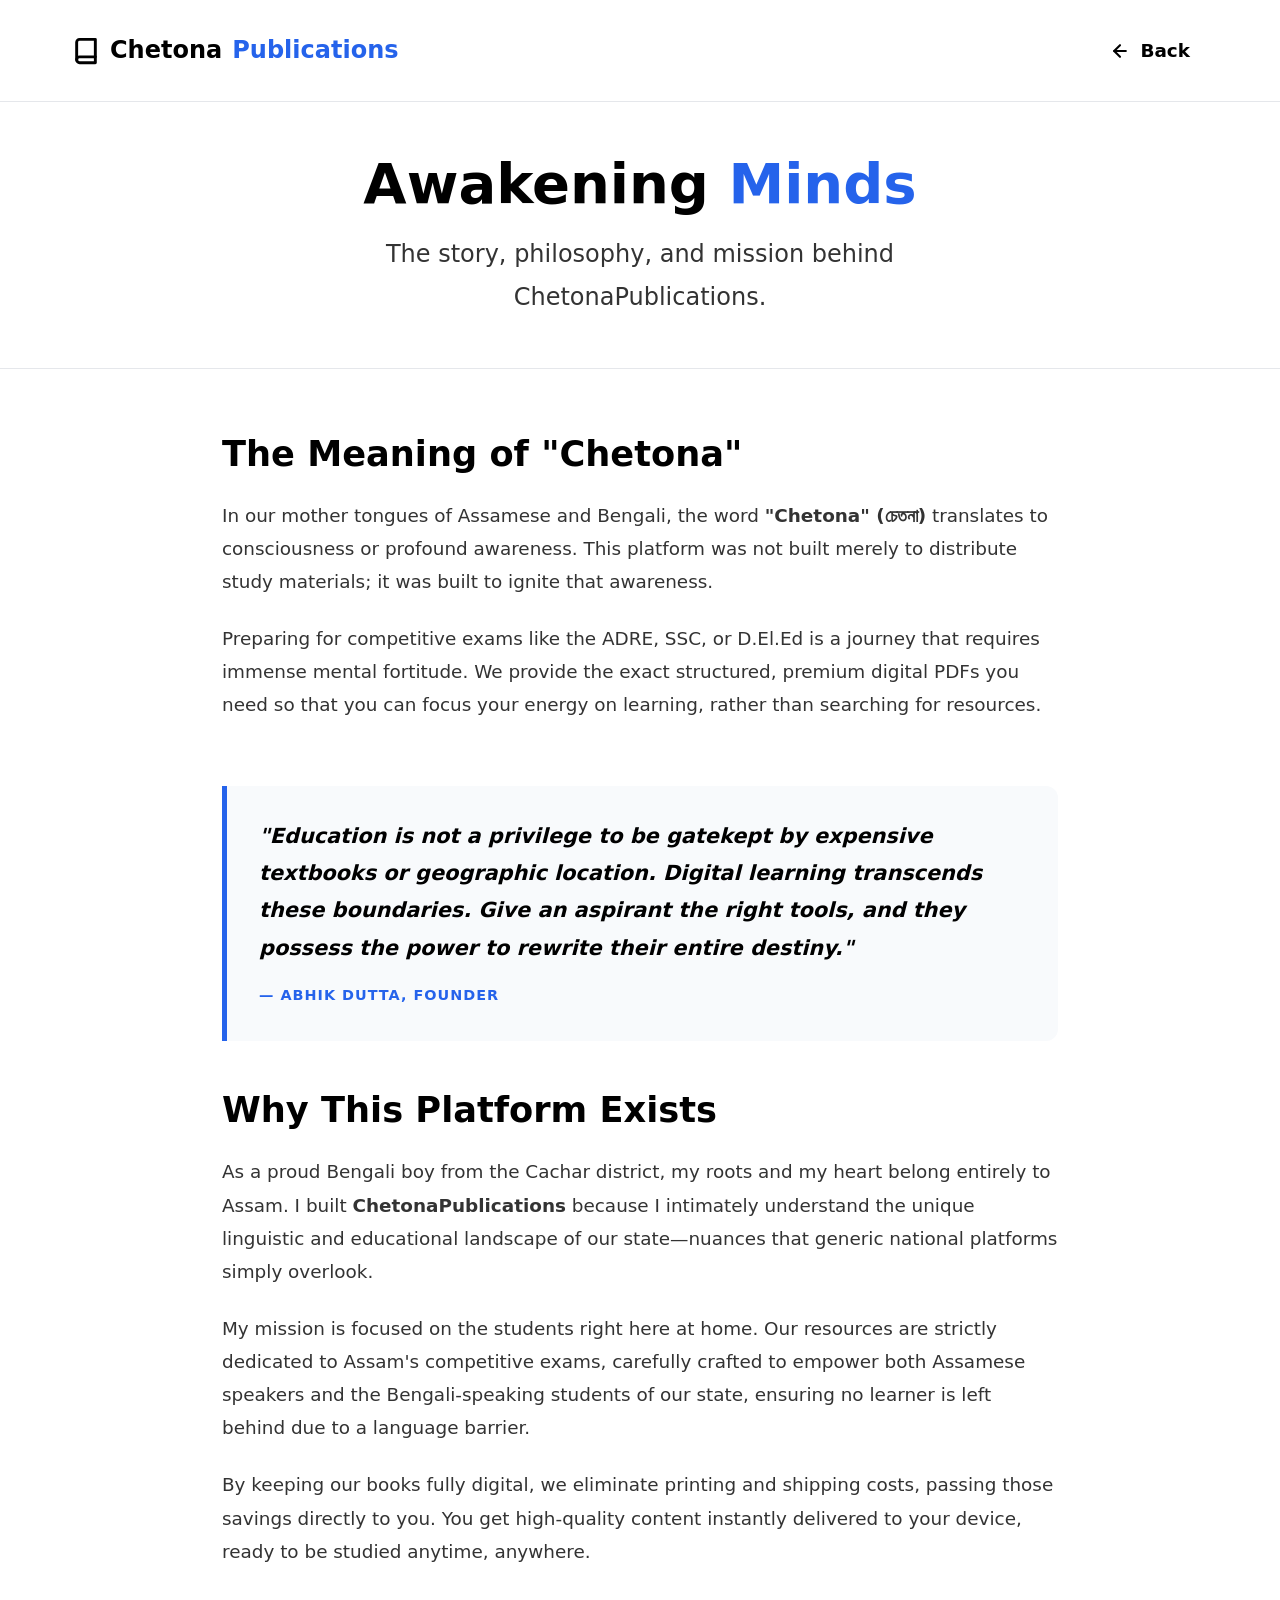
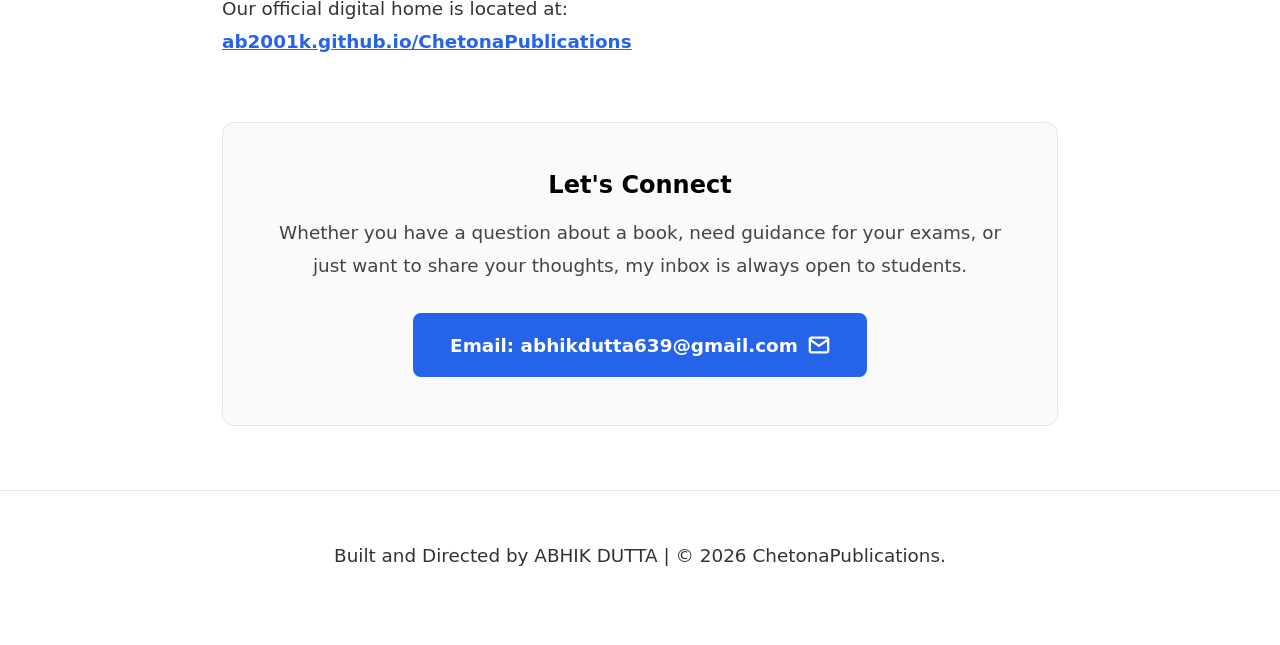
==== commit a259d50e: "Update about.html" ====
--- a/about.html
+++ b/about.html
@@ -135,9 +135,9 @@
                 Chetona<span>Publications</span>
             </a>
             
-            <a href="index.html" class="btn btn-outline btn-back" style="font-size: 1rem;">
-                <svg viewBox="0 0 24 24" style="width: 20px; height: 20px;"><line x1="19" y1="12" x2="5" y2="12"/><polyline points="12 19 5 12 5 5"/></svg>
-                Back to Store
+            <a href="index.html" class="btn btn-outline btn-back" style="padding: 0.5rem 1rem; border-color: transparent; color: var(--text);">
+                <svg viewBox="0 0 24 24" style="width: 20px; height: 20px;"><line x1="19" y1="12" x2="5" y2="12"/><polyline points="12 19 5 12 12 5"/></svg>
+                Back
             </a>
         </div>
     </nav>
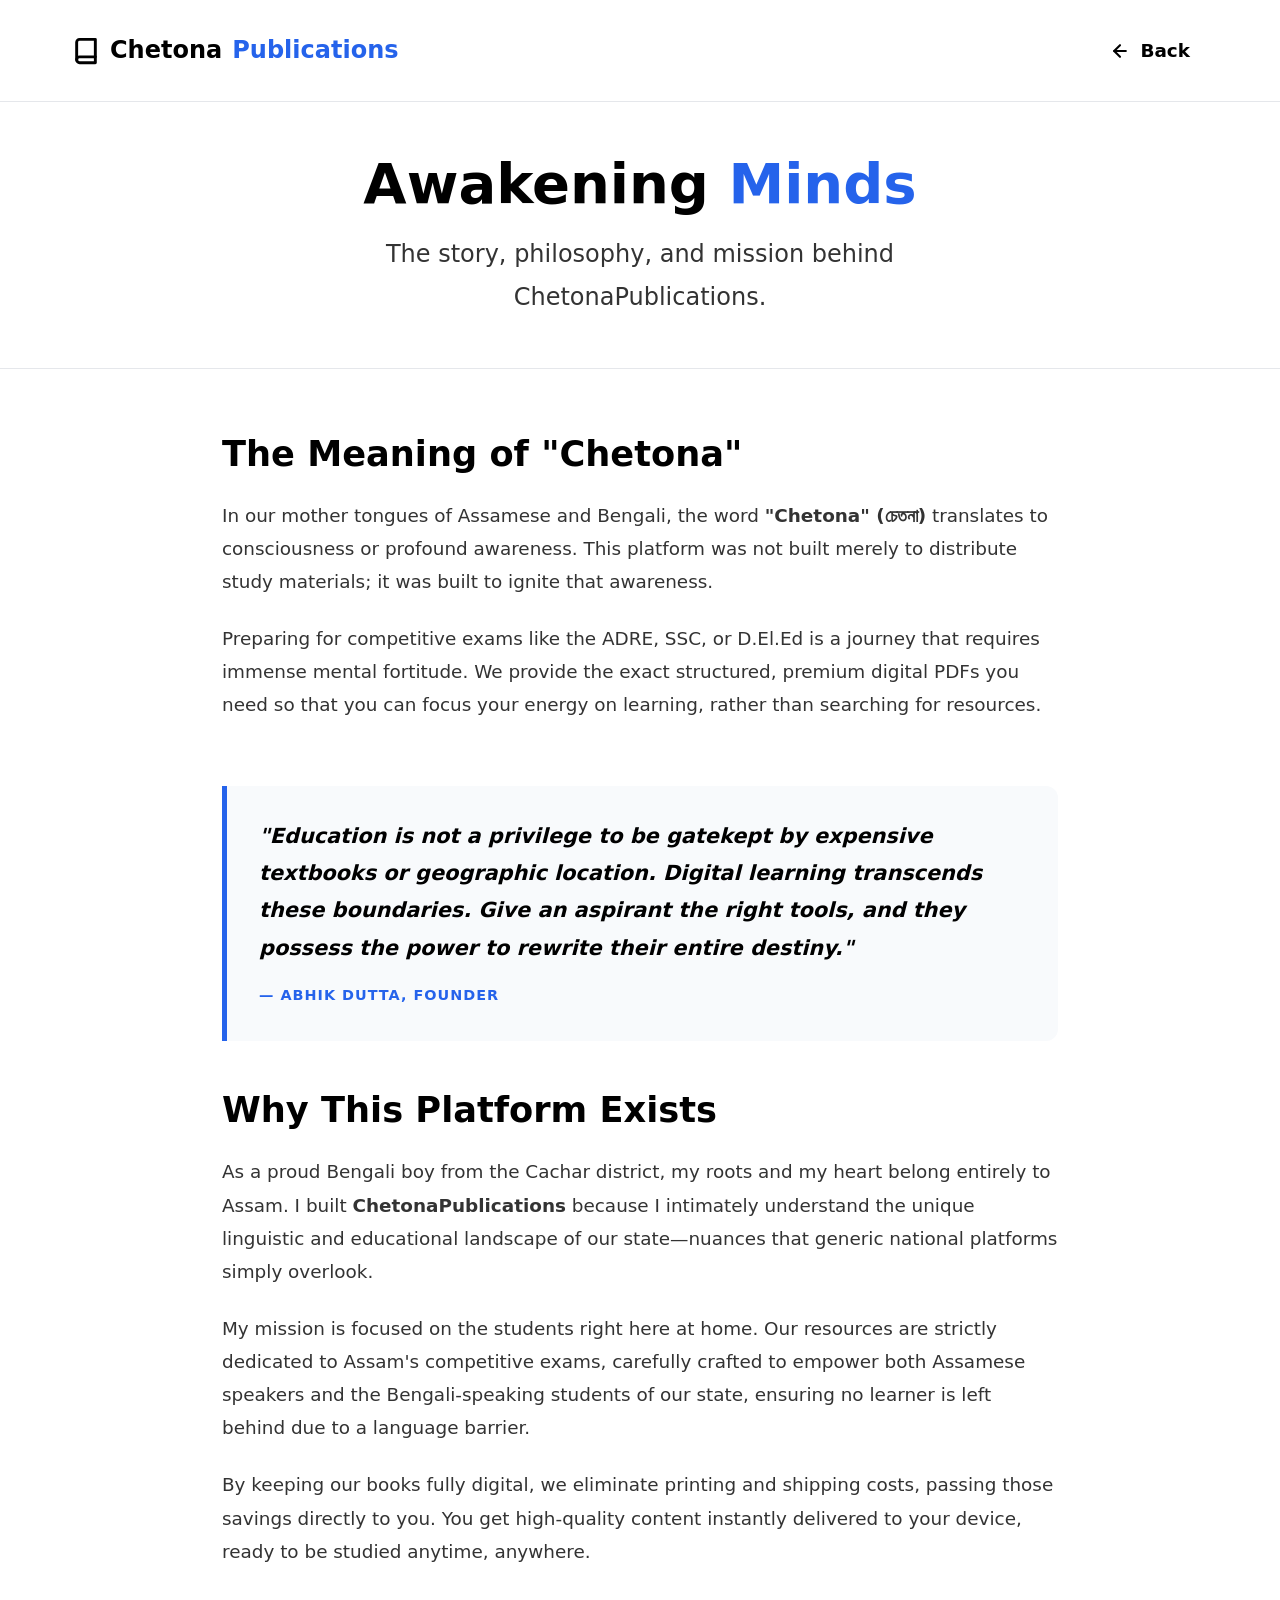
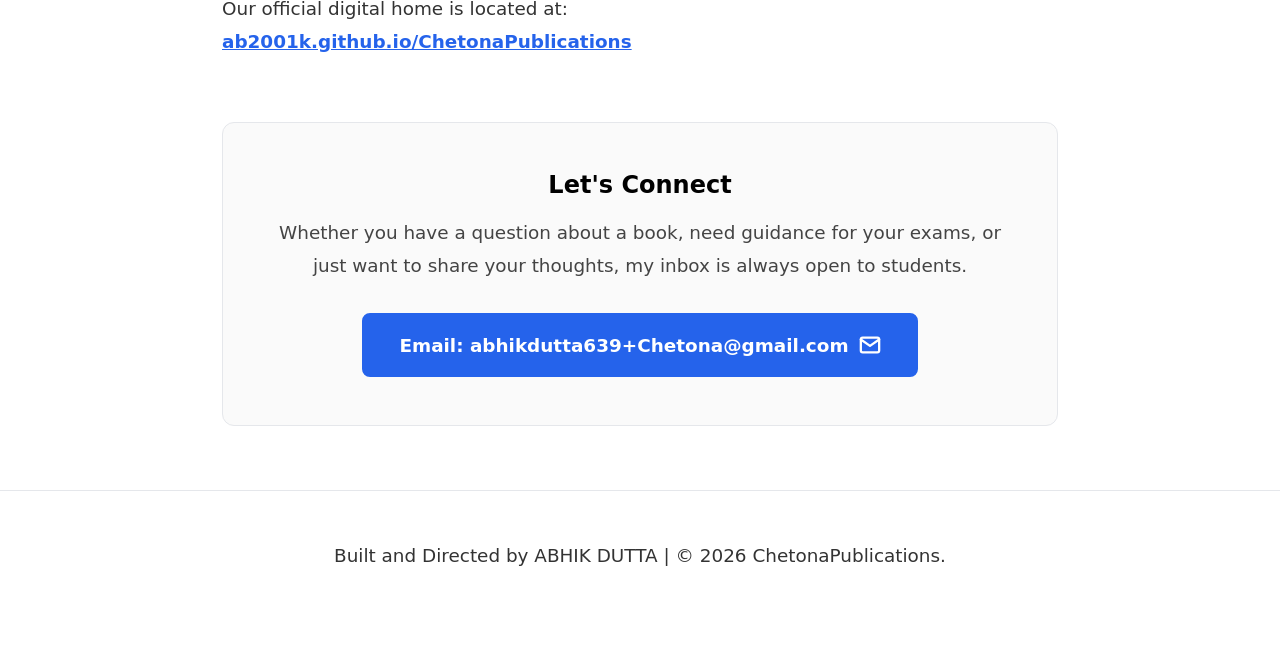
==== commit f293759c: "Update about.html" ====
--- a/about.html
+++ b/about.html
@@ -178,8 +178,8 @@
             <h2>Let's Connect</h2>
             <p style="margin: 1rem 0; font-size: 1.15rem; color: #444;">Whether you have a question about a book, need guidance for your exams, or just want to share your thoughts, my inbox is always open to students.</p>
             
-            <a href="mailto:abhikdutta639@gmail.com?subject=Reaching%20Out%20-%20ChetonaPublications" class="btn btn-primary" style="margin-top: 15px;">
-                Email: abhikdutta639@gmail.com
+            <a href="mailto:abhikdutta639+Chetona@gmail.com?subject=Reaching%20Out%20-%20ChetonaPublications" class="btn btn-primary" style="margin-top: 15px;">
+                Email: abhikdutta639+Chetona@gmail.com
                 <svg viewBox="0 0 24 24"><path d="M4 4h16c1.1 0 2 .9 2 2v12c0 1.1-.9 2-2 2H4c-1.1 0-2-.9-2-2V6c0-1.1.9-2 2-2z"/><polyline points="22,6 12,13 2,6"/></svg>
             </a>
         </div>
